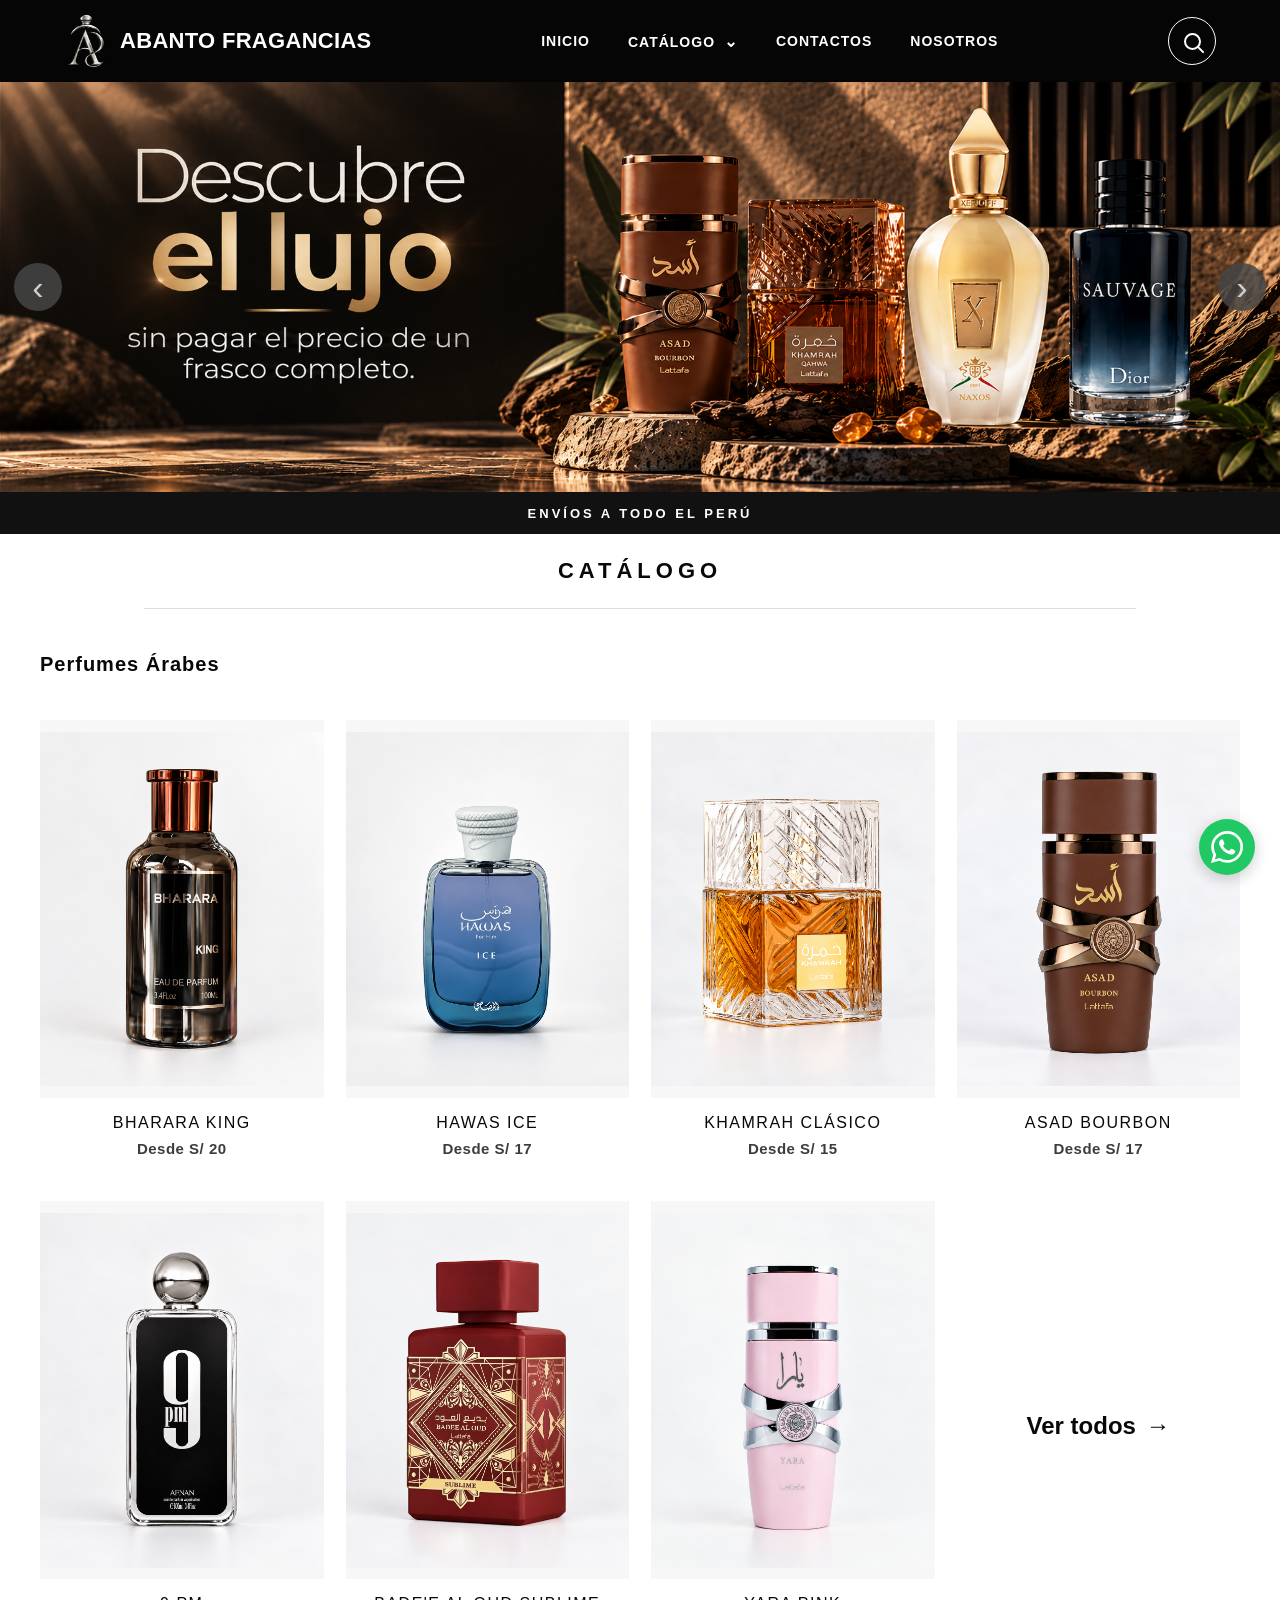
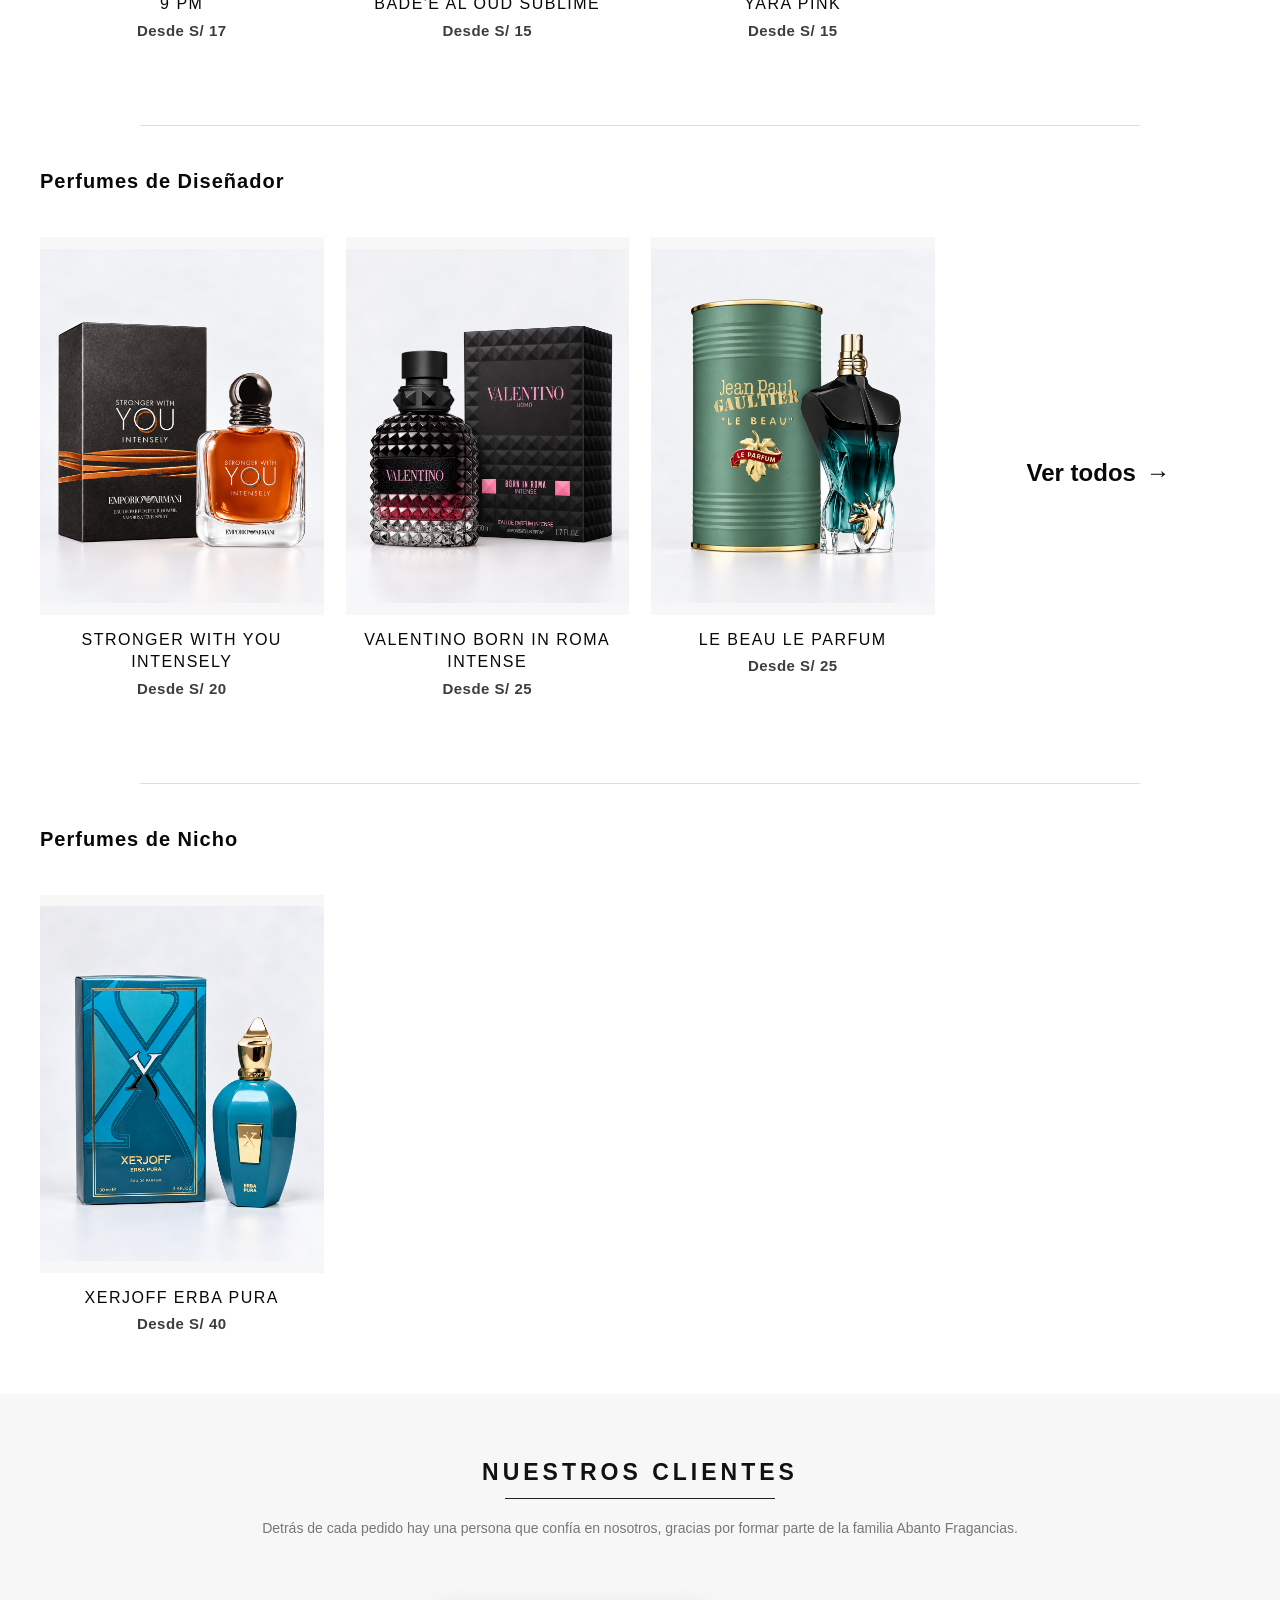
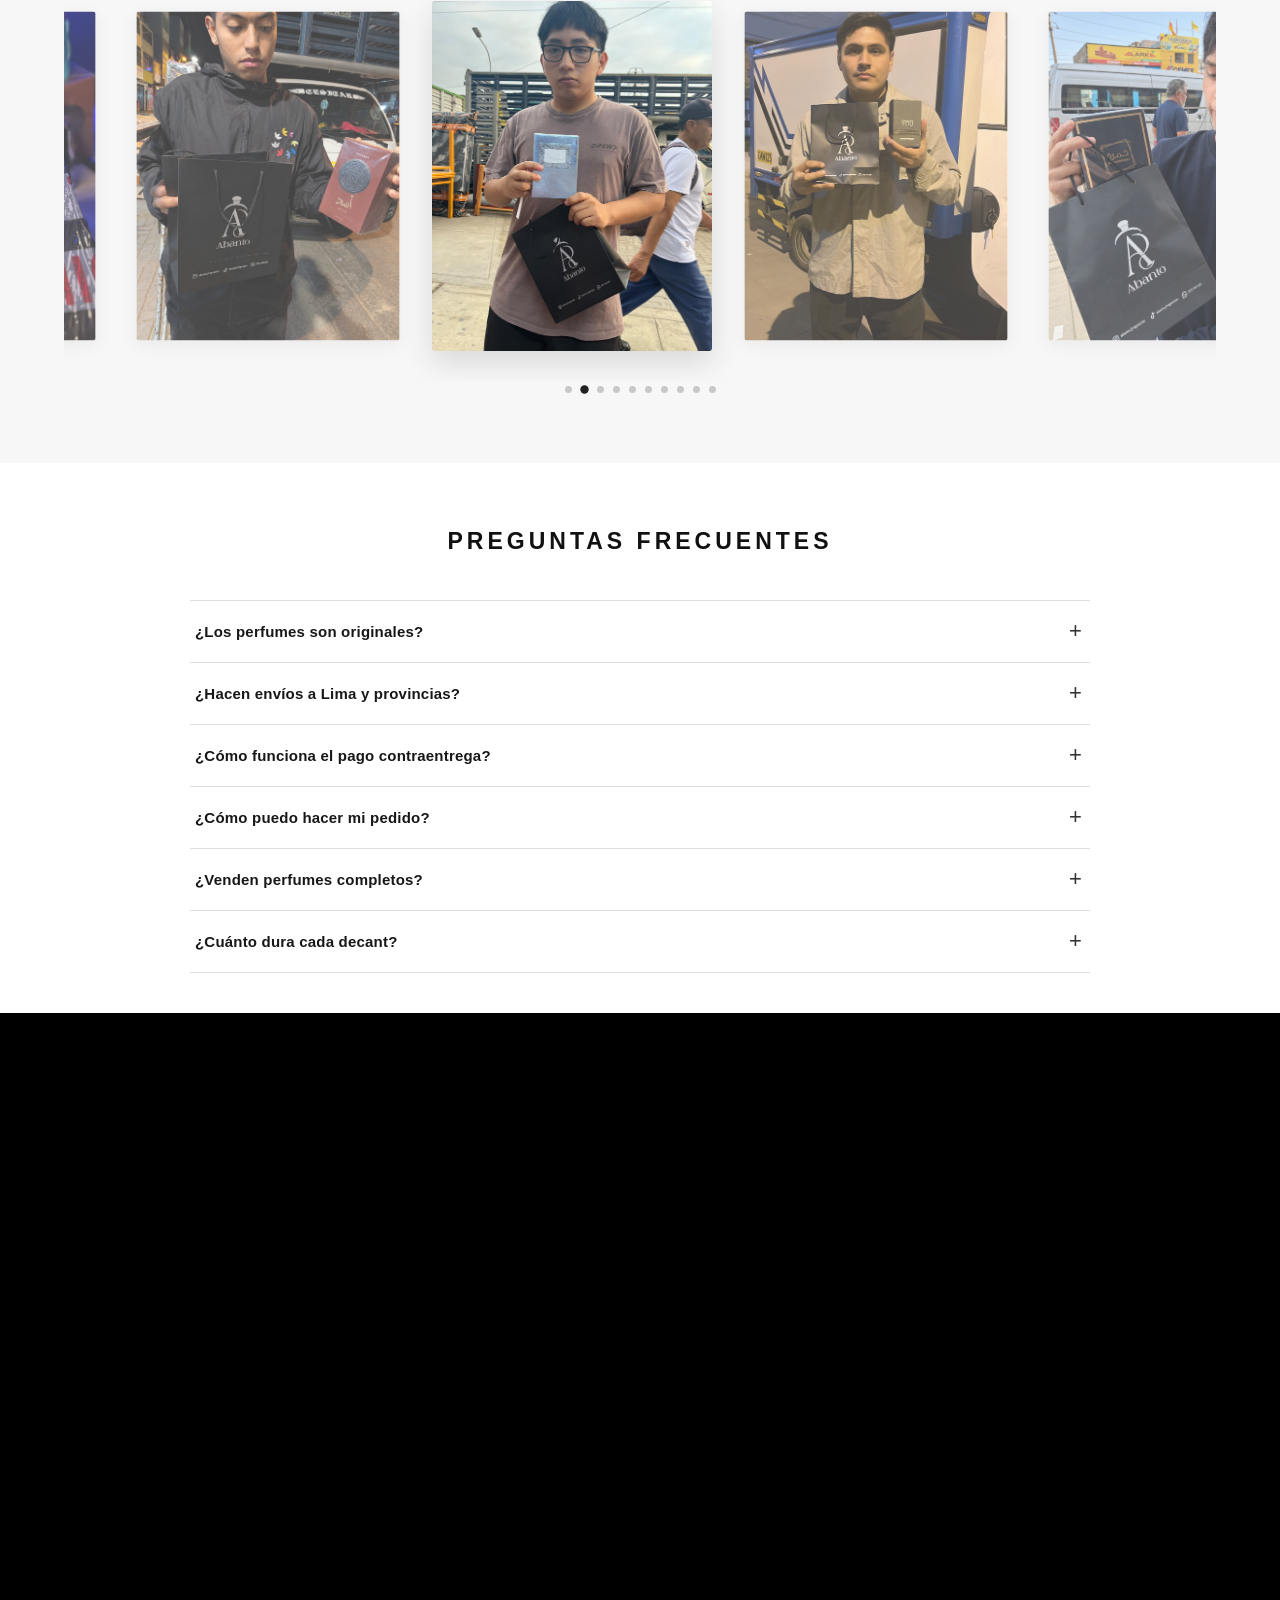
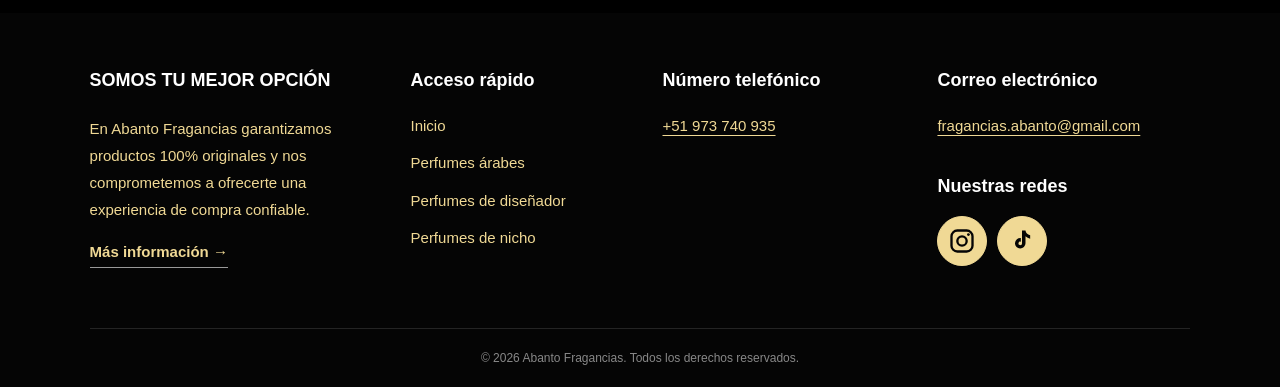
==== index.html @ 51ac1f89 "Primera subida de la web Abanto Fragancias" ====
<!DOCTYPE html>
<html lang="es">
<head>
  <meta charset="UTF-8">
  <meta name="viewport" content="width=device-width, initial-scale=1.0">
  <title>Abanto Fragancias</title>
  <link rel="icon" type="image/png" href="img/logo.png">
  <link rel="stylesheet" href="css/estilos.css">
</head>
<body>

  <header class="cabecera">
    <a href="#inicio" class="marca">
      <img src="img/logo.png" alt="Abanto Fragancias">
      <span>ABANTO FRAGANCIAS</span>
    </a>

    <nav class="menu">
      <a href="index.html">INICIO</a>

      <div class="menu-catalogo">
        <a href="#" onclick="return false;">CATÁLOGO <span>⌄</span></a>

        <div class="submenu">
          <a href="perfumes-arabes.html">Árabes</a>
          <a href="perfumes-disenador.html">Diseñador</a>
          <a href="producto.html?producto=xerjoff-erba-pura">Nicho</a>
        </div>
      </div>

      <a href="contactos.html">CONTACTOS</a>
      <a href="nosotros.html">NOSOTROS</a>
    </nav>

    <div class="buscador-web">
  <button class="boton-buscar" id="abrir-buscador"
          type="button" aria-label="Buscar perfumes">
    <span></span>
  </button>

  <div class="panel-buscador" id="panel-buscador" hidden>
    <input
      type="search"
      id="campo-busqueda"
      placeholder="¿Qué perfume estás buscando?"
      autocomplete="off"
    >
    <div id="resultados-busqueda"></div>
  </div>
</div>
  </header>
<section class="carrusel">
  <div class="carrusel-contenedor">
    <img src="img/banners/banner1.png" alt="Banner 1 de Abanto Fragancias">
    <img src="img/banners/banner2.png" alt="Banner 2 de Abanto Fragancias">
    <img src="img/banners/banner3.png" alt="Banner 3 de Abanto Fragancias">
  </div>

  <button class="flecha-carrusel anterior" id="bannerAnterior" aria-label="Banner anterior">‹</button>
  <button class="flecha-carrusel siguiente" id="bannerSiguiente" aria-label="Banner siguiente">›</button>

</section>
<section class="franja-mensajes" aria-label="Información de Abanto Fragancias">
    <div class="franja-mensajes-contenedor" id="mensajesCarrusel">
        <span>ENVÍOS A TODO EL PERÚ</span>
        <span>PERFUMES 100% ORIGINALES</span>
        <span>DECANTS DESDE <strong class="precio-rojo"> S/15</strong></span>
    </div>
</section>

<section class="titulo-catalogo">
  <h2>CATÁLOGO</h2>
</section>

<section class="subtitulo-arabes">
  <h2>Perfumes Árabes</h2>
</section>

<section class="productos-arabes">

  <a class="producto-arabe" href="producto.html?producto=bharara-king">
  <div class="producto-imagen">
    <img src="img/productos/1. Bahara king.png" alt="Bharara King">
  </div>
  <h3>Bharara King</h3>
  <p>Desde S/ 20</p> 
  </a>

  <a class="producto-arabe" href="producto.html?producto=hawas-ice">
  <div class="producto-imagen">
    <img src="img/productos/2. Hawas Ice.png" alt="Hawas Ice">
  </div>
  <h3>Hawas Ice</h3>
  <p>Desde S/ 17</p> 
  </a>
  
  <a class="producto-arabe" href="producto.html?producto=khamrah-clasico">
  <div class="producto-imagen">
    <img src="img/productos/3. Khamrah Clasico.png" alt="Khamrah Clásico">
  </div>
  <h3>Khamrah Clásico</h3>
  <p>Desde S/ 15</p> 
  </a>
  
  <a class="producto-arabe" href="producto.html?producto=asad-bourbon">
  <div class="producto-imagen">
    <img src="img/productos/4. Asad bourbon.png" alt="Asad bourbon">
  </div>
    <h3>Asad Bourbon</h3>
    <p>Desde S/ 17</p>
  </a>

  <a class="producto-arabe" href="producto.html?producto=9-pm">
  <div class="producto-imagen">
    <img src="img/productos/5. 9 pm.png" alt="9 PM">
  </div>
    <h3>9 PM</h3>
    <p>Desde S/ 17</p>
  </a>

  <a class="producto-arabe" href="producto.html?producto=badee-al-oud-sublime">
  <div class="producto-imagen">
    <img src="img/productos/6. Badée Al Oud Sublime.png" alt="Bade'e Al Oud Sublime">
  </div>
    <h3>Bade'e Al Oud Sublime</h3>
    <p>Desde S/ 15</p>
  </a>
  
  <a class="producto-arabe" href="producto.html?producto=yara-pink">
  <div class="producto-imagen">
    <img src="img/productos/7. Yara Pink.png" alt="Yara Pink">
  </div>
    <h3>Yara Pink</h3>
    <p>Desde S/ 15</p>
  </a>

  <a class="ver-todos-arabes" href="perfumes-arabes.html">
    <span>Ver todos</span>
    <span class="flecha-ver-todos">→</span>
  </a>

</section>

<div class="linea-categoria"></div>

<section class="subtitulo-arabes">
    <h2>Perfumes de Diseñador</h2>
</section>

<section class="productos-disenador">

    <!-- PERFUME 1: STRONGER WITH YOU INTENSELY -->
    <a class="producto-arabe" href="producto.html?producto=stronger-with-you-intensely">
        <div class="producto-imagen">
            <img src="img/productos/8. Stronger With You Intensely.png"
                 alt="Stronger With You Intensely">
        </div>
        <h3>Stronger With You Intensely</h3>
        <p>Desde S/ 20</p>
    </a>

    <!-- PERFUME 2: VALENTINO BORN IN ROMA INTENSE -->
    <a class="producto-arabe" href="producto.html?producto=valentino-born-in-roma-intense">
        <div class="producto-imagen">
            <img src="img/productos/9. Valentino Born in Roma Intense.png"
                 alt="Valentino Born in Roma Intense">
        </div>
        <h3>Valentino Born in Roma Intense</h3>
        <p>Desde S/ 25</p>
    </a>

    <!-- PERFUME 3: LE BEAU LE PARFUM -->
    <a class="producto-arabe" href="producto.html?producto=le-beau-le-parfum">
        <div class="producto-imagen">
            <img src="img/productos/10. Le Beau Le Parfum.png"
                 alt="Jean Paul Gaultier Le Beau Le Parfum">
        </div>
        <h3>Le Beau Le Parfum</h3>
        <p>Desde S/ 25</p>
    </a>

    <!-- VER TODOS -->
    <a class="ver-todos-arabes" href="perfumes-disenador.html">
        <span>Ver todos</span>
        <span class="flecha-ver-todos">→</span>
    </a>

</section>

<div class="linea-categoria"></div>

<section class="subtitulo-arabes">
    <h2>Perfumes de Nicho</h2>
</section>

<section class="productos-nicho">
    <a class="producto-arabe" href="producto.html?producto=xerjoff-erba-pura">
        <div class="producto-imagen">
            <img src="img/productos/11. Xerjoff Erba Pura.png" alt="Xerjoff Erba Pura">
        </div>
        <h3>Xerjoff Erba Pura</h3>
        <p>Desde S/ 40</p>
    </a>

</section>
   
<!-- SECCIÓN NUESTROS CLIENTES -->
<section class="nuestros-clientes" id="nuestros-clientes">
    <div class="contenedor-clientes">
        <h2>NUESTROS CLIENTES</h2>
        <p class="descripcion-clientes">
            Detrás de cada pedido hay una persona que confía en nosotros, gracias por formar parte de la familia Abanto Fragancias.
        </p>

        
<div class="galeria-clientes" id="galeria-clientes">
    <img src="img/clientes/cliente1.jpg" alt="Pedido de Abanto Fragancias">
    <img src="img/clientes/cliente2.jpg" alt="Pedido de Abanto Fragancias">
    <img src="img/clientes/cliente3.jpg" alt="Pedido de Abanto Fragancias">
    <img src="img/clientes/cliente4.jpg" alt="Pedido de Abanto Fragancias">
    <img src="img/clientes/cliente5.jpg" alt="Pedido de Abanto Fragancias">
    <img src="img/clientes/cliente6.jpg" alt="Pedido de Abanto Fragancias">
    <img src="img/clientes/cliente7.jpg" alt="Pedido de Abanto Fragancias">
    <img src="img/clientes/cliente8.jpg" alt="Pedido de Abanto Fragancias">
    <img src="img/clientes/cliente9.jpg" alt="Pedido de Abanto Fragancias">
    <img src="img/clientes/cliente10.jpg" alt="Pedido de Abanto Fragancias">
</div>
    </div>
    <div class="indicadores-clientes" id="indicadores-clientes"></div>
</section>

<!-- SECCIÓN PREGUNTAS FRECUENTES -->
<section class="preguntas-frecuentes" id="preguntas-frecuentes">
    <div class="contenedor-preguntas">

        <h2>PREGUNTAS FRECUENTES</h2>

        <div class="lista-preguntas">

            <details class="pregunta">
                <summary>¿Los perfumes son originales?</summary>
                <div class="respuesta">
                    <p>Sí, todos nuestros perfumes son <strong>100% originales</strong>, con registro sanitario, sello de autenticidad y código QR.</p>
                </div>
            </details>

            <details class="pregunta">
                <summary>¿Hacen envíos a Lima y provincias?</summary>
                <div class="respuesta">
                    <p>Sí, hacemos envíos a todo el Perú.</p>
                    <ul>
                        <li><strong>Lima:</strong> S/ 15.</li>
                        <li><strong>Provincias:</strong> S/ 5 por embalaje. El costo del envío por Shalom lo asume el cliente.</li>
                    </ul>
                </div>
            </details>

            <details class="pregunta">
                <summary>¿Cómo funciona el pago contraentrega?</summary>
                <div class="respuesta">
                    <ul>
                        <li><strong>Lima:</strong> Adelantas S/ 10 y pagas el saldo cuando recibes tu pedido.</li>
                        <li><strong>Provincias:</strong> Pagas el total por adelantado y te brindamos el código para retirar tu pedido en Shalom.</li>
                    </ul>
                </div>
            </details>

            <details class="pregunta">
                <summary>¿Cómo puedo hacer mi pedido?</summary>
                <div class="respuesta">
                    <p>Selecciona tu perfume, elige la presentación y haz clic en <strong>«Comprar por WhatsApp»</strong> para coordinar tu pedido directamente con nosotros.</p>
                </div>
            </details>

            <details class="pregunta">
                <summary>¿Venden perfumes completos?</summary>
                <div class="respuesta">
                    <p>Sí, contamos con stock de algunos perfumes completos. Puedes consultar los disponibles en nuestro catálogo.</p>
                </div>
            </details>

            <details class="pregunta">
                <summary>¿Cuánto dura cada decant?</summary>
                <div class="respuesta">
                    <ul>
                        <li><strong>3 ml:</strong> 40–45 aplicaciones.</li>
                        <li><strong>5 ml:</strong> 55–75 aplicaciones.</li>
                        <li><strong>10 ml:</strong> 100–150 aplicaciones.</li>
                    </ul>
                    <p class="nota-respuesta">La duración depende de la cantidad aplicada en cada uso.</p>
                </div>
            </details>

        </div>
    </div>
</section>

<!-- SECCIÓN VIDEO PROMOCIONAL -->
<section class="video-promocional" id="video-promocional">
    <div class="contenedor-video">
        <video
            class="video-marca"
            id="video-marca"
            autoplay
            muted
            playsinline
            preload="auto"
        >
            <source src="videos/video-abanto-1.mp4" type="video/mp4">
            Tu navegador no puede reproducir este video.
        </video>
    </div>
</section>

<!-- PIE DE PÁGINA -->
<footer class="pie-pagina">
    <div class="contenido-pie">

        <div class="columna-pie">
            <h3>SOMOS TU MEJOR OPCIÓN</h3>
            <p>
                En Abanto Fragancias garantizamos productos
                100% originales y nos comprometemos a ofrecerte
                una experiencia de compra confiable.
            </p>
            <a href="nosotros.html" class="enlace-nosotros">
                Más información →
            </a>
        </div>

        <div class="columna-pie">
            <h3>Acceso rápido</h3>
            <a href="index.html">Inicio</a>
            <a href="perfumes-arabes.html">Perfumes árabes</a>
            <a href="perfumes-disenador.html">Perfumes de diseñador</a>
            <a href="producto.html?producto=xerjoff-erba-pura">Perfumes de nicho</a>
        </div>

        <div class="columna-pie">
            <h3>Número telefónico</h3>
            <a href="https://wa.me/51973740935"
   target="_blank"
   rel="noopener noreferrer"
   class="telefono-pie">
    +51 973 740 935
</a>
        </div>

        <div class="columna-pie">
            <h3>Correo electrónico</h3>
            <a href="mailto:fragancias.abanto@gmail.com" class="correo-pie">
    fragancias.abanto@gmail.com
</a>

            <h3 class="titulo-redes">Nuestras redes</h3>
            
<div class="redes-sociales">
    <a href="https://www.instagram.com/abanto.fragancias/"
       target="_blank"
       rel="noopener noreferrer"
       aria-label="Instagram de Abanto Fragancias"
       class="icono-red">
        <svg viewBox="0 0 24 24" aria-hidden="true">
            <rect x="3" y="3" width="18" height="18" rx="5"
                  fill="none" stroke="currentColor" stroke-width="2"/>
            <circle cx="12" cy="12" r="4"
                    fill="none" stroke="currentColor" stroke-width="2"/>
            <circle cx="17.5" cy="6.5" r="1.2" fill="currentColor"/>
        </svg>
    </a>

    <a href="https://www.tiktok.com/@abanto.fragancias?is_from_webapp=1&sender_device=pc"
       target="_blank"
       rel="noopener noreferrer"
       aria-label="TikTok de Abanto Fragancias"
       class="icono-red">
        <svg viewBox="0 0 24 24" aria-hidden="true">
            <path d="M15 3v11a4.5 4.5 0 1 1-4-4.47v3.1a1.5 1.5 0 1 0 1 1.42V3h3c.3 2.1 1.6 3.6 4 4v3.1A8 8 0 0 1 15 8"
                  fill="currentColor"/>
        </svg>
    </a>
</div>
        </div>

    </div>

    <div class="derechos-pie">
        © 2026 Abanto Fragancias. Todos los derechos reservados.
    </div>
</footer>

<!-- BOTÓN FLOTANTE DE WHATSAPP -->
<a
    href="https://wa.me/51973740935"
    class="whatsapp-flotante"
    target="_blank"
    rel="noopener noreferrer"
    aria-label="Contáctanos por WhatsApp"
>
    <svg viewBox="0 0 24 24" aria-hidden="true">
        <path
            fill="currentColor"
            d="M20.52 3.48A11.86 11.86 0 0 0 12.08 0C5.5 0 .15 5.35.15 11.93c0 2.1.55 4.15 1.6 5.96L0 24l6.28-1.65a11.9 11.9 0 0 0 5.8 1.48h.01C18.67 23.83 24 18.5 24 11.93a11.86 11.86 0 0 0-3.48-8.45ZM12.09 21.8a9.9 9.9 0 0 1-5.05-1.39l-.36-.21-3.73.98.99-3.64-.24-.37a9.85 9.85 0 0 1-1.52-5.24c0-5.47 4.45-9.92 9.92-9.92a9.86 9.86 0 0 1 7.02 2.91 9.86 9.86 0 0 1 2.9 7.02c0 5.47-4.45 9.92-9.93 9.92Zm5.45-7.43c-.3-.15-1.76-.87-2.03-.97-.27-.1-.47-.15-.67.15-.2.3-.77.97-.94 1.17-.17.2-.35.22-.65.07-.3-.15-1.25-.46-2.39-1.47-.88-.79-1.48-1.76-1.65-2.06-.17-.3-.02-.46.13-.61.13-.13.3-.35.45-.52.15-.17.2-.3.3-.5.1-.2.05-.37-.03-.52-.07-.15-.67-1.62-.92-2.22-.24-.58-.48-.5-.67-.51h-.57c-.2 0-.52.07-.79.37-.27.3-1.04 1.02-1.04 2.49s1.07 2.89 1.22 3.09c.15.2 2.1 3.21 5.09 4.5.71.31 1.27.5 1.7.64.71.23 1.36.2 1.87.12.57-.08 1.76-.72 2.01-1.42.25-.7.25-1.3.17-1.42-.07-.13-.27-.2-.57-.35Z"
        />
    </svg>
</a>

<script src="js/carrusel.js"></script>
<script src="js/buscador.js"></script>
<script src="js/galeria-clientes.js"></script>
<script src="js/videos.js"></script>
</body>
</html>
---- css/estilos.css ----
/* CONFIGURACIÓN GENERAL */
* {
  box-sizing: border-box;
}

html {
  scroll-behavior: smooth;
}

body {
  margin: 0;
  font-family: Arial, Helvetica, sans-serif;
  background: #ffffff;
  color: #111111;
}

/* CABECERA NEGRA */
.cabecera {
  width: 100%;
  min-height: 82px;
  padding: 12px 5%;
  background: #050505;
  display: flex;
  align-items: center;
  justify-content: space-between;
  gap: 30px;
  position: relative;
  z-index: 100;
}

/* LOGO ORIGINAL */
.marca {
  display: flex;
  align-items: center;
  gap: 12px;
  text-decoration: none;
  flex-shrink: 0;
}

.marca img {
  display: block;
  width: 44px;
  height: 54px;
  object-fit: contain;
}

.marca span {
  color: #ffffff;
  font-size: 22px;
  font-weight: 700;
  white-space: nowrap;
  letter-spacing: 0.3px;
}

/* MENÚ PRINCIPAL */
.menu {
  display: flex;
  align-items: center;
  justify-content: center;
  gap: 38px;
}

.menu > a,
.menu-catalogo > a {
  color: #ffffff;
  text-decoration: none;
  font-size: 14px;
  font-weight: 600;
  letter-spacing: 1px;
  padding: 12px 0;
  transition: color 0.2s ease;
}

.menu > a:hover,
.menu-catalogo > a:hover {
  color: #c9ab72;
}

/* MENÚ DESPLEGABLE */
.menu-catalogo {
  position: relative;
}

.menu-catalogo > a span {
  margin-left: 4px;
  font-size: 16px;
}

.submenu {
  position: absolute;
  top: 100%;
  left: -18px;
  width: 190px;
  padding: 8px 0;
  background: #101010;
  border: 1px solid #292929;
  border-radius: 4px;
  display: flex;
  flex-direction: column;
  opacity: 0;
  visibility: hidden;
  transform: translateY(8px);
  transition: 0.2s ease;
}

.menu-catalogo:hover .submenu,
.menu-catalogo:focus-within .submenu {
  opacity: 1;
  visibility: visible;
  transform: translateY(0);
}

.submenu a {
  display: block;
  padding: 13px 18px;
  color: #ffffff;
  text-decoration: none;
  font-size: 14px;
}

.submenu a:hover {
  color: #c9ab72;
  background: #1d1d1d;
}

/* BOTÓN BUSCADOR */
.boton-buscar {
  width: 48px;
  height: 48px;
  flex-shrink: 0;
  border: 1px solid #ffffff;
  border-radius: 50%;
  background: transparent;
  display: flex;
  align-items: center;
  justify-content: center;
  cursor: pointer;
}

.boton-buscar span {
  display: block;
  width: 17px;
  height: 17px;
  border: 2px solid #ffffff;
  border-radius: 50%;
  position: relative;
}

.boton-buscar span::after {
  content: "";
  position: absolute;
  width: 8px;
  height: 2px;
  background: #ffffff;
  right: -6px;
  bottom: -3px;
  transform: rotate(45deg);
  border-radius: 2px;
}

/* Efecto dorado al pasar el puntero por la lupa */
.boton-buscar {
    transition: border-color 0.25s ease;
}

.boton-buscar span {
    transition: border-color 0.25s ease;
}

.boton-buscar span::after {
    transition: background 0.25s ease;
}

.boton-buscar:hover {
    border-color: #c9ab72;
}

.boton-buscar:hover span {
    border-color: #c9ab72;
}

.boton-buscar:hover span::after {
    background: #c9ab72;
}

/* AJUSTE PARA PANTALLAS PEQUEÑAS */
@media (max-width: 750px) {
  .cabecera {
    padding: 12px 4%;
    gap: 12px;
    flex-wrap: wrap;
  }

  .marca img {
    width: 34px;
    height: 42px;
  }

  .marca span {
    font-size: 15px;
  }

  .menu {
    order: 3;
    width: 100%;
    gap: 25px;
    justify-content: center;
  }

  .menu > a,
  .menu-catalogo > a {
    font-size: 12px;
  }

  .boton-buscar {
    width: 40px;
    height: 40px;
  }
}

/* CARRUSEL DE BANNERS ABANTO */
.carrusel {
  width: 100%;
  margin: 0;
  padding: 0;
  overflow: hidden;
  background: #000;
}

.carrusel-contenedor {
  display: flex;
  width: 100%;
  height: auto;
}

.carrusel-contenedor img {
  display: block;
  flex: 0 0 100%;
  width: 100%;
  max-width: 100%;
  height: 410px;
  object-fit: cover;
  object-position: center;
}

/* FLECHAS DEL CARRUSEL */
.carrusel {
    position: relative;
}

.flecha-carrusel {
    position: absolute;
    top: 50%;
    transform: translateY(-50%);
    width: 48px;
    height: 48px;
    border: none;
    border-radius: 50%;
    background: rgba(70, 70, 70, 0.85);
    color: #d0d0d0;
    font-size: 34px;
    line-height: 1;
    display: flex;
    align-items: center;
    justify-content: center;
    cursor: pointer;
    z-index: 10;
    transition: background 0.2s ease;
}

.flecha-carrusel:hover {
    background: rgba(90, 90, 90, 0.95);
}

.flecha-carrusel.anterior {
    left: 14px;
}

.flecha-carrusel.siguiente {
    right: 14px;
}


/* FRANJA DE MENSAJES ABANTO */
.franja-mensajes {
    width: 100%;
    height: 42px;
    overflow: hidden;
    background: #111111;
    color: #ffffff;
    display: flex;
    align-items: center;
    position: relative;
}


.franja-mensajes-contenedor {
    display: flex;
    align-items: center;
    justify-content: center;
    width: 100%;
    min-height: 40px;
    position: relative;
    overflow: hidden;
}

.franja-mensajes-contenedor > span {
    flex-shrink: 0;
    text-align: center;
}


.franja-mensajes-contenedor span {
    font-family: Arial, sans-serif;
    font-size: 13px;
    font-weight: 700;
    letter-spacing: 3px;
    text-transform: uppercase;
}


.franja-mensajes-contenedor .precio-rojo {
    color: #ff0000;
}

/* BARRA ESTÁTICA DEL CATÁLOGO */
.titulo-catalogo {
  width: 100%;
  background: #ffffff;
  padding: 24px 20px;
  text-align: center;
  position: relative;
}

.titulo-catalogo::after {
  content: "";
  display: block;
  width: 80%;
  max-width: 1000px;
  height: 1px;
  background: #dedede;
  margin: 24px auto 0;
}

.titulo-catalogo h2 {
  margin: 0;
  color: #080808;
  font-family: Arial, sans-serif;
  font-size: 22px;
  font-weight: 600;
  letter-spacing: 5px;
  text-transform: uppercase;
}

/* SUBTÍTULO DE PERFUMES ÁRABES */
.subtitulo-arabes {
  width: 100%;
  background: #ffffff;
  padding: 20px 40px;
  text-align: left;
}

.subtitulo-arabes h2 {
  margin: 0;
  color: #080808;
  font-family: Arial, sans-serif;
  font-size: 20px;
  font-weight: 600;
  letter-spacing: 1px;
  text-transform: uppercas none;
}

/* CUADRÍCULA DE PERFUMES ÁRABES */
.productos-arabes {
  display: grid;
  grid-template-columns: repeat(4, minmax(0, 1fr));
  gap: 32px 22px;
  padding: 24px 40px 50px;
  background: #ffffff;
}

.producto-arabe {
    min-width: 0;
    color: #080808;
    cursor: pointer;
    text-decoration: none;
}

.producto-imagen {
  width: 100%;
  aspect-ratio: 3 / 4;
  background: #f7f7f7;
  overflow: hidden;
}

.producto-imagen img {
    width: 100%;
    height: 100%;
    object-fit: contain;
    display: block;
    transition: transform 0.4s ease;
}

.producto-arabe:hover .producto-imagen img {
    transform: scale(1.06);
}

.producto-arabe h3 {
    margin: 14px 0px 6px;
    font-size: 16px;
    font-weight: 500;
    text-align: center;
    text-transform: uppercase;
    letter-spacing: 1.5px;
    line-height: 1.4;
    text-decoration: none;
    color: #080808;
}

.producto-arabe p {
    margin: 0 0 12px;
    font-size: 15px;
    font-weight: 600;
    text-align: center;
    letter-spacing: 0.5px;
    color: #3D3D3D;
}
.ver-todos-arabes {
  min-height: 100px;
  display: flex;
  align-items: center;
  justify-content: center;
  gap: 10px;
  color: #080808;
  font-size: 18px;
  font-weight: 600;
  text-decoration: none;
}

.ver-todos-arabes span {
  font-size: 24px;
}

@media (max-width: 750px) {
  .productos-arabes {
    grid-template-columns: repeat(2, minmax(0, 1fr));
    padding: 20px 16px 35px;
    gap: 26px 14px;
  }
}

/* =====================================
   DETALLE DEL PERFUME - ABANTO FRAGANCIAS
===================================== */

.detalle-perfume[hidden] {
  display: none !important;
}

.detalle-perfume {
  position: fixed;
  inset: 0;
  z-index: 1000;
  overflow-y: auto;
  background: rgba(0, 0, 0, 0.75);
  padding: 35px 20px;
  display: flex;
  align-items: center;
  justify-content: center;
}

.detalle-contenido {
  position: relative;
  width: 100%;
  max-width: 950px;
  display: grid;
  grid-template-columns: 1fr 1fr;
  gap: 40px;
  align-items: center;
  background: #fff;
  color: #080808;
  padding: 35px;
  border-radius: 4px;
}

.cerrar-detalle {
  position: fixed;
  top: 20px;
  right: 25px;
  z-index: 1002;
  width: 42px;
  height: 42px;
  border: 1px solid #fff;
  border-radius: 50%;
  background: #080808;
  color: #fff;
  font-size: 30px;
  cursor: pointer;
}

.detalle-galeria {
  position: relative;
  min-width: 0;
  text-align: center;
}

#imagen-detalle {
  display: block;
  width: 100%;
  height: 430px;
  object-fit: contain;
  background: #f7f7f7;
}

#imagen-anterior,
#imagen-siguiente {
  position: absolute;
  top: 45%;
  transform: translateY(-50%);
  border: none;
  border-radius: 50%;
  width: 38px;
  height: 38px;
  background: rgba(0, 0, 0, 0.75);
  color: #fff;
  font-size: 26px;
  cursor: pointer;
}

#imagen-anterior {
  left: 10px;
}

#imagen-siguiente {
  right: 10px;
}

#contador-imagenes {
  color: #777;
  font-size: 13px;
}

.detalle-informacion h2 {
  margin: 0 0 15px;
  font-size: 30px;
  font-weight: 600;
}

#precio-detalle {
  color: #555;
  font-size: 17px;
}

.detalle-informacion label {
  display: block;
  margin: 25px 0 10px;
  font-size: 14px;
  font-weight: 600;
}

#tamano-perfume {
  width: 100%;
  padding: 14px;
  border: 1px solid #ccc;
  border-radius: 2px;
  background: #fff;
  color: #080808;
  font-size: 15px;
}

#precio-seleccionado {
  margin: 20px 0;
  font-size: 22px;
  font-weight: 700;
}

#comprar-whatsapp {
  width: 100%;
  padding: 15px;
  border: none;
  background: #111;
  color: #fff;
  font-size: 14px;
  font-weight: 700;
  cursor: pointer;
}

#comprar-whatsapp:disabled {
  opacity: 0.45;
  cursor: not-allowed;
}

@media (max-width: 700px) {
  .detalle-perfume {
    padding: 60px 14px 20px;
    align-items: flex-start;
  }

  .detalle-contenido {
    grid-template-columns: 1fr;
    gap: 22px;
    padding: 20px;
  }

  #imagen-detalle {
    height: 300px;
  }

  .detalle-informacion h2 {
    font-size: 24px;
  }

  .cerrar-detalle {
    top: 10px;
    right: 12px;
  }
}

/* =====================================
   PÁGINA INDIVIDUAL DEL PERFUME
===================================== */

.pagina-producto {
  margin: 0;
  background: #fff;
  color: #111;
  font-family: Arial, sans-serif;
}

.pagina-producto .cabecera {
  position: relative;
  top: auto;
  left: auto;
  width: 100%;
  min-height: 78px;
  box-sizing: border-box;
  display: flex;
  align-items: center;
  justify-content: space-between;
  gap: 25px;
  padding: 12px 5%;
  background: #050505;
}

.pagina-producto .logo-enlace img {
    display: block;
    width: 300px;
    max-width: 100%;
    height: auto;
}

.pagina-producto .cabecera nav {
  display: flex;
  align-items: center;
  gap: 30px;
}

.pagina-producto .cabecera nav a {
  color: #fff;
  text-decoration: none;
  font-size: 13px;
  font-weight: 600;
}

.detalle-pagina {
  max-width: 1120px;
  margin: 0 auto;
  padding: 32px 24px 60px;
}

.volver-catalogo {
  display: inline-block;
  margin-bottom: 30px;
  color: #111;
  text-decoration: none;
  font-size: 14px;
}

.ficha-producto {
  display: grid;
  grid-template-columns: 1fr 1fr;
  gap: 55px;
  align-items: start;
}

.galeria-producto {
  position: relative;
  min-width: 0;
  text-align: center;
}

#foto-producto {
  display: block;
  width: 100%;
  height: 440px;
  object-fit: contain;
  background: #f8f8f8;
  border-radius: 12px;
}

.flecha-foto {
  position: absolute;
  top: 45%;
  transform: translateY(-50%);
  width: 40px;
  height: 40px;
  border: 1px solid #ddd;
  border-radius: 50%;
  background: #fff;
  color: #111;
  font-size: 25px;
  cursor: pointer;
}

#foto-anterior {
  left: 12px;
}

#foto-siguiente {
  right: 12px;
}

#numero-foto {
  margin: 12px 0;
  color: #777;
  font-size: 12px;
}

.informacion-producto {
  padding-top: 10px;
}

.marca-producto {
  margin: 0 0 12px;
  color: #777;
  font-size: 12px;
  letter-spacing: 2px;
}

#nombre-producto {
  margin: 0 0 14px;
  font-family: Georgia, serif;
  font-size: clamp(32px, 4vw, 48px);
  line-height: 1.1;
}

#descripcion-producto {
  color: #666;
  font-size: 14px;
  line-height: 1.7;
}

.precio-principal {
  display: flex;
  flex-direction: column;
  gap: 4px;
  margin: 24px 0;
}

.precio-principal span {
  color: #777;
  font-size: 12px;
}

.precio-principal strong {
  font-size: 26px;
}

.informacion-producto hr {
  border: 0;
  border-top: 1px solid #e5e5e5;
  margin: 24px 0 18px;
}

.titulo-presentacion {
  display: flex;
  justify-content: space-between;
  gap: 12px;
  margin-bottom: 14px;
  font-size: 13px;
}

.opciones-tamano {
  display: grid;
  grid-template-columns: repeat(3, minmax(0, 1fr));
  gap: 8px;
}

.opcion-tamano {
  min-height: 58px;
  padding: 10px;
  border: 1px solid #ddd;
  border-radius: 12px;
  background: #fff;
  color: #111;
  text-align: left;
  cursor: pointer;
}

.opcion-tamano small,
.opcion-completo small {
  display: block;
  margin-bottom: 5px;
  color: #777;
  font-size: 11px;
}

.opcion-tamano strong {
  font-size: 14px;
}

.opcion-tamano.seleccionado {
  border: 2px solid #111;
  padding: 9px;
}

.opcion-completo {
    margin-top: 22px;
    padding: 16px;
    border: 1px solid #d5e2d8;
    border-radius: 12px;
    background: #f5f8f5;
}

#elegir-completo {
  width: 100%;
  display: flex;
  justify-content: space-between;
  align-items: center;
  gap: 15px;
  padding: 6px 0;
  border: 0;
  background: transparent;
  color: #111;
  text-align: left;
  cursor: pointer;
}

#elegir-completo small {
  margin-top: 6px;
  margin-bottom: 0;
}

#elegir-completo span strong {
  display: block;
  font-size: 16px;
  margin-bottom: 5px;
}

#elegir-completo span small {
  font-size: 13px;
}

#precio-completo {
  font-size: 20px;
  font-weight: 700;
  white-space: nowrap;
}

#elegir-completo.seleccionado {
  outline: 2px solid #111;
  outline-offset: 8px;
}

.boton-comprar {
  width: 100%;
  margin-top: 28px;
  padding: 15px 20px;
  border: 0;
  border-radius: 30px;
  background: #168d55;
  color: #fff;
  font-size: 14px;
  font-weight: 700;
  cursor: pointer;
}

.boton-comprar:disabled {
  opacity: .5;
  cursor: not-allowed;
}

.nota-compra {
  margin-top: 12px;
  color: #777;
  font-size: 11px;
  text-align: center;
}

@media (max-width: 750px) {
  .pagina-producto .cabecera {
    flex-wrap: wrap;
    padding: 14px 18px;
  }

  .pagina-producto .logo-enlace img {
    width: 220px;
  }

  .pagina-producto .cabecera nav {
    gap: 16px;
    flex-wrap: wrap;
  }

  .detalle-pagina {
    padding: 24px 16px 40px;
  }

  .ficha-producto {
    grid-template-columns: 1fr;
    gap: 25px;
  }

  #foto-producto {
    height: 340px;
  }
}

.linea-categoria {
    width: 80%;
    max-width: 1000px;
    height: 1px;
    background-color: #dedede;
    margin: 24px auto;
}

/* CUADRÍCULA DE PERFUMES DE DISEÑADOR */
.productos-disenador {
    display: grid;
    grid-template-columns: repeat(4, minmax(0, 1fr));
    gap: 32px 22px;
    padding: 24px 40px 50px;
    background: #ffffff;
}

.productos-disenador .ver-todos-arabes {
    min-height: 100px;
    display: flex;
    align-items: center;
    justify-content: center;
    gap: 10px;
    color: #080808;
    font-size: 18px;
    font-weight: 600;
    text-decoration: none;
}

.productos-disenador .flecha-ver-todos {
    font-size: 24px;
}

@media (max-width: 750px) {
    .productos-disenador {
        grid-template-columns: repeat(2, minmax(0, 1fr));
        padding: 20px 16px 35px;
        gap: 26px 14px;
    }
}

/* SECCIÓN PERFUMES DE NICHO */
.productos-nicho {
    display: grid;
    grid-template-columns: repeat(4, minmax(0, 1fr));
    gap: 32px 22px;
    padding: 24px 40px 50px;
    background: #ffffff;
}

.productos-nicho .producto-arabe {
    min-width: 0;
    width: 100%;
}

.productos-nicho .producto-imagen {
    width: 100%;
    aspect-ratio: 3 / 4;
    overflow: hidden;
}

.productos-nicho .producto-imagen img {
    width: 100%;
    height: 100%;
    object-fit: contain;
    display: block;
}

@media (max-width: 750px) {
    .productos-nicho {
        grid-template-columns: repeat(2, minmax(0, 1fr));
        padding: 20px 16px 35px;
        gap: 26px 14px;
    }
}

/* FILTROS LATERALES DEL CATÁLOGO ÁRABE */
.catalogo-arabes-pagina {
    display: grid;
    grid-template-columns: 227px minmax(0, 1fr);
    align-items: start;
    column-gap: 32px;
    padding: 28px 40px 50px;
    background: #fff;
}

.filtros-arabes {
    width: 100%;
    padding: 0;
    margin: 0;
    border: none;
    background: #fff;
    box-sizing: border-box;
}

.filtros-arabes > h3 {
    margin: 0 0 10px;
    font-size: 12px;
    font-weight: 500;
    letter-spacing: 2px;
    text-transform: uppercase;
}

.filtros-arabes .filtro-grupo {
    margin: 0;
    padding: 0;
    border: none;
    border-bottom: 1px solid #dedede;
}

.filtros-arabes .filtro-grupo summary {
    min-height: 48px;
    display: flex;
    align-items: center;
    justify-content: space-between;
    cursor: pointer;
    list-style: none;
    font-size: 12px;
    font-weight: 500;
    letter-spacing: 3px;
    text-transform: uppercase;
}

.filtros-arabes .filtro-grupo summary::-webkit-details-marker {
    display: none;
}

.filtros-arabes .filtro-grupo summary::after {
    content: "";
    width: 8px;
    height: 8px;
    margin-right: 2px;
    border-right: 1px solid #111;
    border-bottom: 1px solid #111;
    transform: rotate(45deg);
    transition: transform .2s ease;
}

.filtros-arabes .filtro-grupo[open] summary::after {
    transform: rotate(225deg);
}

.filtros-arabes .filtro-grupo label {
    display: flex;
    align-items: center;
    gap: 9px;
    margin: 0;
    padding: 8px 0;
    color: #333;
    font-size: 13px;
    cursor: pointer;
}

.filtros-arabes .filtro-grupo label:last-child {
    padding-bottom: 16px;
}

.filtros-arabes .filtro-grupo input {
    accent-color: #111;
    margin: 0;
}

#limpiar-filtros {
    margin-top: 18px;
    padding: 10px 0;
    border: none;
    border-bottom: 1px solid #111;
    background: transparent;
    color: #111;
    font-size: 11px;
    letter-spacing: 1px;
    text-transform: uppercase;
    cursor: pointer;
}

.resultados-arabes {
    min-width: 0;
}

@media (max-width: 750px) {
    .catalogo-arabes-pagina {
        grid-template-columns: 1fr;
        gap: 24px;
        padding: 20px 16px 35px;
    }
}


/* CUADRÍCULA DE PRODUCTOS ÁRABES */
.resultados-arabes {
    display: grid;
    grid-template-columns: repeat(4, minmax(0, 1fr));
    align-content: start;
    gap: 32px 22px;
    min-width: 0;
}

.resultados-arabes .producto-arabe {
    display: block;
    min-width: 0;
    color: #080808;
    text-decoration: none;
    cursor: pointer;
}

.resultados-arabes .producto-imagen {
    width: 100%;
    aspect-ratio: 3 / 4;
    background: #f7f7f7;
    overflow: hidden;
}

.resultados-arabes .producto-imagen img {
    display: block;
    width: 100%;
    height: 100%;
    object-fit: contain;
    transition: transform .4s ease;
}

.resultados-arabes .producto-arabe:hover .producto-imagen img {
    transform: scale(1.06);
}

.resultados-arabes .producto-arabe h3 {
    margin: 14px 0 6px;
    font-size: 14px;
    font-weight: 500;
    text-align: center;
    text-transform: uppercase;
    letter-spacing: 1px;
    line-height: 1.4;
    color: #080808;
}

.resultados-arabes .producto-arabe p {
    margin: 0 0 12px;
    font-size: 14px;
    font-weight: 600;
    text-align: center;
    color: #3d3d3d;
}

@media (max-width: 1050px) {
    .resultados-arabes {
        grid-template-columns: repeat(3, minmax(0, 1fr));
        gap: 28px 16px;
    }
}

@media (max-width: 750px) {
    .resultados-arabes {
        grid-template-columns: repeat(2, minmax(0, 1fr));
        gap: 26px 14px;
    }
}

/* Ocultar productos que no coinciden con los filtros */
.resultados-arabes .producto-arabe[hidden] {
    display: none !important;
}

/* Mensaje cuando no hay coincidencias */
#sin-resultados-arabes {
    grid-column: 1 / -1;
    padding: 30px 10px;
    text-align: center;
    color: #555;
}

#sin-resultados-arabes[hidden] {
    display: none !important;
}

/* ========================================
   BUSCADOR PREMIUM — ABANTO FRAGANCIAS
======================================== */

.buscador-web {
    position: static;
    flex-shrink: 0;
    display: flex;
    align-items: center;
}

.panel-buscador {
    position: absolute;
    top: 100%;
    right: calc(5% + 62px);
    transform: none;
    width: 340px;
    max-width: calc(100vw - 40px);
    padding: 15px;
    background: rgba(17, 16, 14, 0.58);
    color: #f5f0e7;
    border: 1px solid rgba(201, 171, 114, 0.35);
    border-radius: 3px;
    box-shadow: 0 22px 65px rgba(0, 0, 0, 0.22);
    -webkit-backdrop-filter: blur(14px);
    backdrop-filter: blur(14px);
    z-index: 1000;
}


.panel-buscador[hidden] {
    display: none !important;
}

#campo-busqueda {
    width: 100%;
    height: 54px;
    padding: 0 48px 0 18px;
    color: 	#0A0A0A;
    border: 1px solid #d8d6b7;
    border-radius: 2px;
    font-family: Arial, sans-serif;
    font-size: 15px;
    letter-spacing: 0.3px;
    box-sizing: border-box;
    outline: none;
    transition: border-color 0.25s ease,
                background 0.25s ease;
}

#campo-busqueda::placeholder {
    color: #b6ad9e;
}

#campo-busqueda:focus {
    border-color: #d8d6b7;
    background: #FFFFFF;
}

#resultados-busqueda {
    display: grid;
    grid-template-columns: repeat(3, minmax(0, 1fr));
    gap: 18px 14px;
    margin-top: 24px;
}

.resultado-busqueda {
    display: block;
    min-width: 0;
    color: #f5f0e7;
    text-decoration: none;
    animation: aparecerPerfume 0.3s ease both;
}

.resultado-busqueda img {
    display: block;
    width: 100%;
    aspect-ratio: 4 / 5;
    object-fit: contain;
    background: #f7f5f0;
    border: none;
    box-sizing: border-box;
    transition: border-color 0.25s ease,
                transform 0.25s ease;
}

.resultado-busqueda:hover img {
    border-color: #c9ab72;
    transform: translateY(-3px);
}

.resultado-busqueda h3 {
    margin: 11px 0 7px;
    color: #f5f0e7;
    font-family: Georgia, serif;
    font-size: 14px;
    font-weight: 400;
    line-height: 1.5;
}

.resultado-busqueda p {
    margin: 0;
    color: #d5bd8d;
    font-size: 13px;
    font-weight: 600;
}

.mensaje-buscador {
    grid-column: 1 / -1;
    padding: 20px 0;
    color: #c8bead;
    font-size: 14px;
    line-height: 1.7;
}

@keyframes aparecerPerfume {
    from {
        opacity: 0;
        transform: translateY(7px);
    }
    to {
        opacity: 1;
        transform: translateY(0);
    }
}

@media (max-width: 600px) {
    .panel-buscador {
        position: fixed;
        top: 90px;
        left: 12px;
        right: 12px;
        width: auto;
        max-width: none;
        max-height: calc(100vh - 115px);
        overflow-y: auto;
        padding: 18px;
    }

    #resultados-busqueda {
        grid-template-columns: repeat(2, minmax(0, 1fr));
        gap: 18px 12px;
    }
}

/* SECCIÓN NUESTROS CLIENTES */
.nuestros-clientes {
    width: 100%;
    padding: 65px 5% 70px;
    background: #F7F7F7;
    box-sizing: border-box;
}

.contenedor-clientes {
    width: 100%;
    max-width: 1400px;
    margin: 0 auto;
}

.nuestros-clientes h2 {
    margin: 0;
    text-align: center;
    color: #111;
    font-family: Arial, Helvetica, sans-serif;
    font-size: 23px;
    font-weight: 600;
    letter-spacing: 4px;
    text-transform: uppercase;
}

.nuestros-clientes h2::after {
    content: "";
    display: block;
    width: 270px;
    height: 1px;
    background: #222;
    margin: 12px auto 0;
}

.descripcion-clientes {
    margin: 18px 0 35px;
    text-align: center;
    color: #777777;
    font-size: 14px;
    line-height: 1.7;
}


/* CARRUSEL DE NUESTROS CLIENTES */
.galeria-clientes {
    display: flex;
    align-items: center;
    gap: 24px;
    width: 100%;
    overflow-x: auto;
    overflow-y: hidden;
    padding: 25px 0 30px;
    cursor: grab;
    user-select: none;
    scrollbar-width: none;
    -ms-overflow-style: none;
    scroll-behavior: auto;
    scroll-snap-type: none;
}

.galeria-clientes::-webkit-scrollbar {
    display: none;
}

.galeria-clientes:active {
    cursor: grabbing;
}

.galeria-clientes.arrastrando img {
    transition: none;
}


/* TARJETAS CON FOTOGRAFÍAS */
.galeria-clientes {
    position: relative;
    z-index: 1;
}

.galeria-clientes img {
    flex: 0 0 280px;
    width: 280px;
    height: 350px;
    object-fit: cover;
    display: block;
    border-radius: 3px;
    pointer-events: none;
    -webkit-user-drag: none;
    scroll-snap-align: center;
    opacity: 0.72;
    transform: scale(0.94);
    box-shadow: 0 5px 18px rgba(0, 0, 0, 0.07);
    transition:
        transform 0.35s ease,
        opacity 0.35s ease,
        box-shadow 0.35s ease;
}

.galeria-clientes img.tarjeta-destacada {
    opacity: 1;
    transform: scale(1);
    box-shadow: 0 12px 30px rgba(0, 0, 0, 0.12);
}

/* INDICADORES */
.indicadores-clientes {
    position: relative;
    z-index: 2;
    display: flex;
    justify-content: center;
    align-items: center;
    gap: 9px;
    margin-top: 5px;
}

.indicador-cliente {
    width: 7px;
    height: 7px;
    min-width: 7px;
    padding: 0;
    border: none;
    border-radius: 50%;
    background: #c7c7c7;
    cursor: pointer;
    transition: background 0.25s ease, transform 0.25s ease;
}

.indicador-cliente.activo {
    background: #222222;
    transform: scale(1.2);
}

.indicador-cliente:hover {
    background: #888888;
}

.nuestros-clientes {
    position: relative;
    isolation: isolate;
}

@media (max-width: 600px) {
    .galeria-clientes {
        gap: 14px;
        padding: 20px 0 25px;
    }

    .galeria-clientes img {
        flex-basis: 230px;
        width: 230px;
        height: 290px;
    }

    .nuestros-clientes {
        padding: 45px 5% 50px;
    }

    .nuestros-clientes h2 {
        font-size: 23px;
    }
}

/* SECCIÓN PREGUNTAS FRECUENTES */
.preguntas-frecuentes {
    width: 100%;
    padding: 65px 5% 40px;
    background: #fff;
    box-sizing: border-box;
}

.contenedor-preguntas {
    width: 100%;
    max-width: 1400px;
    margin: 0 auto;
}

.preguntas-frecuentes h2 {
    margin: 0 auto;
    display: table;
    text-align: center;
    color: #111;
    font-family: Arial, Helvetica, sans-serif;
    font-size: 23px;
    font-weight: 600;
    letter-spacing: 4px;
    text-transform: uppercase;
}

/* LISTA DE PREGUNTAS FRECUENTES */
.lista-preguntas {
    max-width: 900px;
    margin: 45px auto 0;
}

.pregunta {
    border-bottom: 1px solid #dedede;
}

.pregunta:first-child {
    border-top: 1px solid #dedede;
}

.pregunta summary {
    position: relative;
    padding: 22px 40px 22px 5px;
    color: #171717;
    font-family: Arial, Helvetica, sans-serif;
    font-size: 15px;
    font-weight: 600;
    letter-spacing: 0.2px;
    list-style: none;
    cursor: pointer;
}

.pregunta summary::-webkit-details-marker {
    display: none;
}

.pregunta summary::after {
    content: "+";
    position: absolute;
    right: 8px;
    top: 50%;
    transform: translateY(-50%);
    font-size: 22px;
    font-weight: 400;
    color: #333;
}

.pregunta[open] summary::after {
    content: "−";
}

.respuesta {
    padding: 0 25px 20px 5px;
    color: #666;
    font-family: Arial, Helvetica, sans-serif;
    font-size: 14px;
    line-height: 1.8;
}

.respuesta p {
    margin: 0 0 10px;
}

.respuesta ul {
    margin: 8px 0;
    padding-left: 20px;
}

.respuesta li {
    margin-bottom: 5px;
}

.respuesta strong {
    color: #222;
    font-weight: 600;
}

.respuesta .nota-respuesta {
    margin-top: 12px;
    color: #888;
    font-size: 12px;
    font-style: italic;
}

@media (max-width: 600px) {
    .preguntas-frecuentes {
        padding: 45px 5% 40px;
    }

    .preguntas-frecuentes h2 {
        font-size: 20px;
        letter-spacing: 3px;
    }

    .lista-preguntas {
        margin-top: 32px;
    }

    .pregunta summary {
        padding: 19px 35px 19px 2px;
        font-size: 14px;
    }

    .respuesta {
        padding-right: 5px;
        font-size: 13px;
    }
}
/* SECCIÓN VIDEO PROMOCIONAL */
.video-promocional {
    width: 100%;
    margin: 0;
    padding: 0;
    background: #000;
    overflow: hidden;
}

.contenedor-video {
    width: 100%;
    height: 600px;
    margin: 0;
    padding: 0;
    overflow: hidden;
}

.video-marca {
    display: block;
    width: 100%;
    height: 100%;
    object-fit: cover;
    object-position: center;
}

@media (max-width: 768px) {
    .contenedor-video {
        height: 350px;
    }
}

/* ================================
   PIE DE PÁGINA - ABANTO FRAGANCIAS
================================ */

.pie-pagina {
    width: 100%;
    background: #050505;
    color: #f5f5f5;
    padding: 55px 7% 0;
    box-sizing: border-box;
    font-family: Arial, Helvetica, sans-serif;
}

.contenido-pie {
    width: 100%;
    max-width: 1400px;
    margin: 0 auto;
    display: grid;
    grid-template-columns: 1.2fr 0.9fr 1fr 1.1fr;
    gap: 45px;
}

.columna-pie {
    display: flex;
    flex-direction: column;
    align-items: flex-start;
}

.columna-pie h3 {
    margin: 0 0 22px;
    color: #fff;
    font-size: 18px;
    font-weight: 600;
    line-height: 1.4;
}

.columna-pie p {
    margin: 0 0 18px;
    color: #f0d995;
    font-size: 15px;
    line-height: 1.8;
}

.columna-pie a {
    width: fit-content;
    margin-bottom: 15px;
    color: #f0d995;
    font-size: 14px;
    line-height: 1.5;
    text-decoration: none;
    transition: color 0.3s ease;
    overflow-wrap: anywhere;
}

.columna-pie a:hover {
    color: #f0d995;
}

.columna-pie .enlace-nosotros {
    color: #f0d995;
    font-weight: 600;
    border-bottom: 1px solid #999;
    padding-bottom: 4px;
}

.columna-pie .titulo-redes {
    margin-top: 22px;
    margin-bottom: 16px;
}


.redes-sociales {
    display: flex;
    align-items: center;
    gap: 10px;
}

.columna-pie .redes-sociales .icono-red {
    width: 50px;
    height: 50px;
    margin: 0;
    padding: 0;
    display: flex;
    align-items: center;
    justify-content: center;
    box-sizing: border-box;
    border: 1px solid #f0d995;
    border-radius: 50%;
    background: #f0d995;
    color: #050505;
    text-decoration: none;
    transition: background 0.3s ease,
                color 0.3s ease,
                transform 0.3s ease;
}

.redes-sociales .icono-red svg {
    width: 28px;
    height: 28px;
    display: block;
}

.columna-pie .redes-sociales .icono-red:hover {
    background: transparent;
    color: #f0d995;
    transform: translateY(-2px);
}

.derechos-pie {
    width: 100%;
    max-width: 1400px;
    margin: 45px auto 0;
    padding: 22px 0;
    border-top: 1px solid #242424;
    color: #888;
    font-size: 12px;
    text-align: center;
}

/* ADAPTACIÓN A TABLETS */
@media (max-width: 1000px) {
    .contenido-pie {
        grid-template-columns: repeat(2, minmax(0, 1fr));
        gap: 40px;
    }
}

/* ADAPTACIÓN A CELULARES */
@media (max-width: 600px) {
    .pie-pagina {
        padding: 40px 6% 0;
    }

    .contenido-pie {
        grid-template-columns: 1fr;
        gap: 32px;
    }

    .columna-pie h3 {
        font-size: 17px;
        margin-bottom: 15px;
    }

    .columna-pie p {
        font-size: 14px;
    }

    .derechos-pie {
        margin-top: 35px;
        line-height: 1.7;
    }
}

/* NÚMERO TELEFÓNICO SUBRAYADO */
.columna-pie a.telefono-pie {
    color: #f0d995;
    text-decoration: underline;
    text-underline-offset: 4px;
}


/* AJUSTES FINALES DE LOS ENLACES DEL PIE */
.columna-pie a:not(.icono-red) {
    color: #f0d995;
    font-size: 15px;
}

.columna-pie a:not(.icono-red):hover {
    color: #ffffff;
}

/* TELÉFONO Y CORREO SUBRAYADOS */
.columna-pie a.telefono-pie,
.columna-pie a.correo-pie {
    text-decoration: underline;
    text-underline-offset: 4px;
}

/* BOTÓN FLOTANTE DE WHATSAPP */
.whatsapp-flotante {
    position: fixed;
    right: 25px;
    bottom: 25px;
    z-index: 9999;
    width: 56px;
    height: 56px;
    display: flex;
    align-items: center;
    justify-content: center;
    background: #20c963;
    color: #fff;
    border-radius: 50%;
    box-shadow: 0 4px 15px rgba(0, 0, 0, 0.2);
    text-decoration: none;
    transition: transform 0.25s ease,
                background 0.25s ease;
}

.whatsapp-flotante svg {
    width: 32px;
    height: 32px;
    display: block;
}

.whatsapp-flotante:hover {
    background: #19b857;
    transform: scale(1.06);
}

@media (max-width: 600px) {
    .whatsapp-flotante {
        right: 16px;
        bottom: 18px;
        width: 52px;
        height: 52px;
    }

    .whatsapp-flotante svg {
        width: 29px;
        height: 29px;
    }
}

/* PÁGINA DE CONTACTOS */
.pagina-contactos {
    padding: 75px 7% 90px;
    background: #fff;
    color: #111;
    font-family: Arial, Helvetica, sans-serif;
}

.encabezado-contactos {
    max-width: 760px;
    margin: 0 auto 55px;
    text-align: center;
}

.etiqueta-contactos {
    color: #a58a45;
    font-size: 12px;
    font-weight: 600;
    letter-spacing: 4px;
}

.encabezado-contactos h1 {
    margin: 18px 0;
    font-family: Arial, Helvetica, sans-serif;
    font-size: clamp(30px, 4vw, 46px);
    font-weight: 600;
}

.encabezado-contactos > p:last-child {
    color: #666;
    font-size: 16px;
    line-height: 1.8;
}

.contenido-contactos {
    max-width: 1200px;
    margin: 0 auto;
    display: grid;
    grid-template-columns: repeat(2, minmax(0, 1fr));
    gap: 22px;
}

.tarjeta-contacto {
    padding: 30px;
    border: 1px solid #e5e0d4;
    background: #fff;
}

.tarjeta-contacto h2 {
    margin: 0 0 14px;
    font-size: 19px;
    color: #111;
}

.tarjeta-contacto p {
    margin: 0 0 20px;
    color: #666;
    font-size: 15px;
    line-height: 1.8;
}

.tarjeta-contacto a {
    display: block;
    width: fit-content;
    margin-top: 10px;
    color: #9a7b32;
    font-size: 17px;
    text-decoration: underline;
    text-underline-offset: 4px;
    overflow-wrap: anywhere;
}

@media (max-width: 650px) {
    .pagina-contactos {
        padding: 50px 6% 60px;
    }

    .contenido-contactos {
        grid-template-columns: 1fr;
        gap: 16px;
    }

    .tarjeta-contacto {
        padding: 24px;
    }
}


/* PÁGINA NOSOTROS */
.pagina-nosotros {
    padding: 75px 7% 90px;
    background: #fff;
    color: #111;
    font-family: Arial, Helvetica, sans-serif;
}

.encabezado-nosotros {
    max-width: 850px;
    margin: 0 auto 60px;
    text-align: center;
}

.encabezado-nosotros h1 {
    margin: 0 0 22px;
    font-size: clamp(30px, 4vw, 46px);
    font-weight: 600;
    line-height: 1.2;
}

.encabezado-nosotros p {
    color: #666;
    font-size: 17px;
    line-height: 1.9;
}

.contenido-nosotros {
    max-width: 1000px;
    margin: 0 auto;
}

.bloque-nosotros {
    padding: 28px 0;
    border-bottom: 1px solid #e5e0d4;
}

.bloque-nosotros h2 {
    margin: 0 0 15px;
    font-size: 23px;
    font-weight: 600;
}

.bloque-nosotros p {
    margin: 0;
    color: #666;
    font-size: 16px;
    line-height: 1.9;
}

.boton-nosotros {
    margin-top: 35px;
    text-align: center;
}

.boton-nosotros a {
    display: inline-block;
    padding: 15px 25px;
    background: #f0d995;
    color: #050505;
    font-size: 15px;
    font-weight: 600;
    text-decoration: none;
    transition: background 0.3s ease;
}

.boton-nosotros a:hover {
    background: #e4c979;
}

@media (max-width: 600px) {
    .pagina-nosotros {
        padding: 50px 6% 60px;
    }

    .encabezado-nosotros {
        margin-bottom: 35px;
    }

    .encabezado-nosotros p {
        font-size: 15px;
    }

    .bloque-nosotros h2 {
        font-size: 20px;
    }

    .bloque-nosotros p {
        font-size: 15px;
    }
}

.producto-imagen {
    position: relative;
}

.etiqueta-agotado {
    position: absolute;
    top: 12px;
    left: 12px;
    z-index: 2;
    background: #d60000;
    color: #ffffff;
    padding: 8px 12px;
    font-size: 14px;
    font-weight: bold;
    border-radius: 4px;
}

.producto-agotado .producto-imagen img {
    opacity: 0.65;
}

/* Presentaciones agotadas */
.opcion-tamano.agotado {
    color: #d60000;
    border: 1px solid #d60000;
    background: #fff0f0;
    cursor: not-allowed;
    opacity: 1;
}

.opcion-tamano.agotado strong {
    color: #d60000;
    font-size: 12px;
}
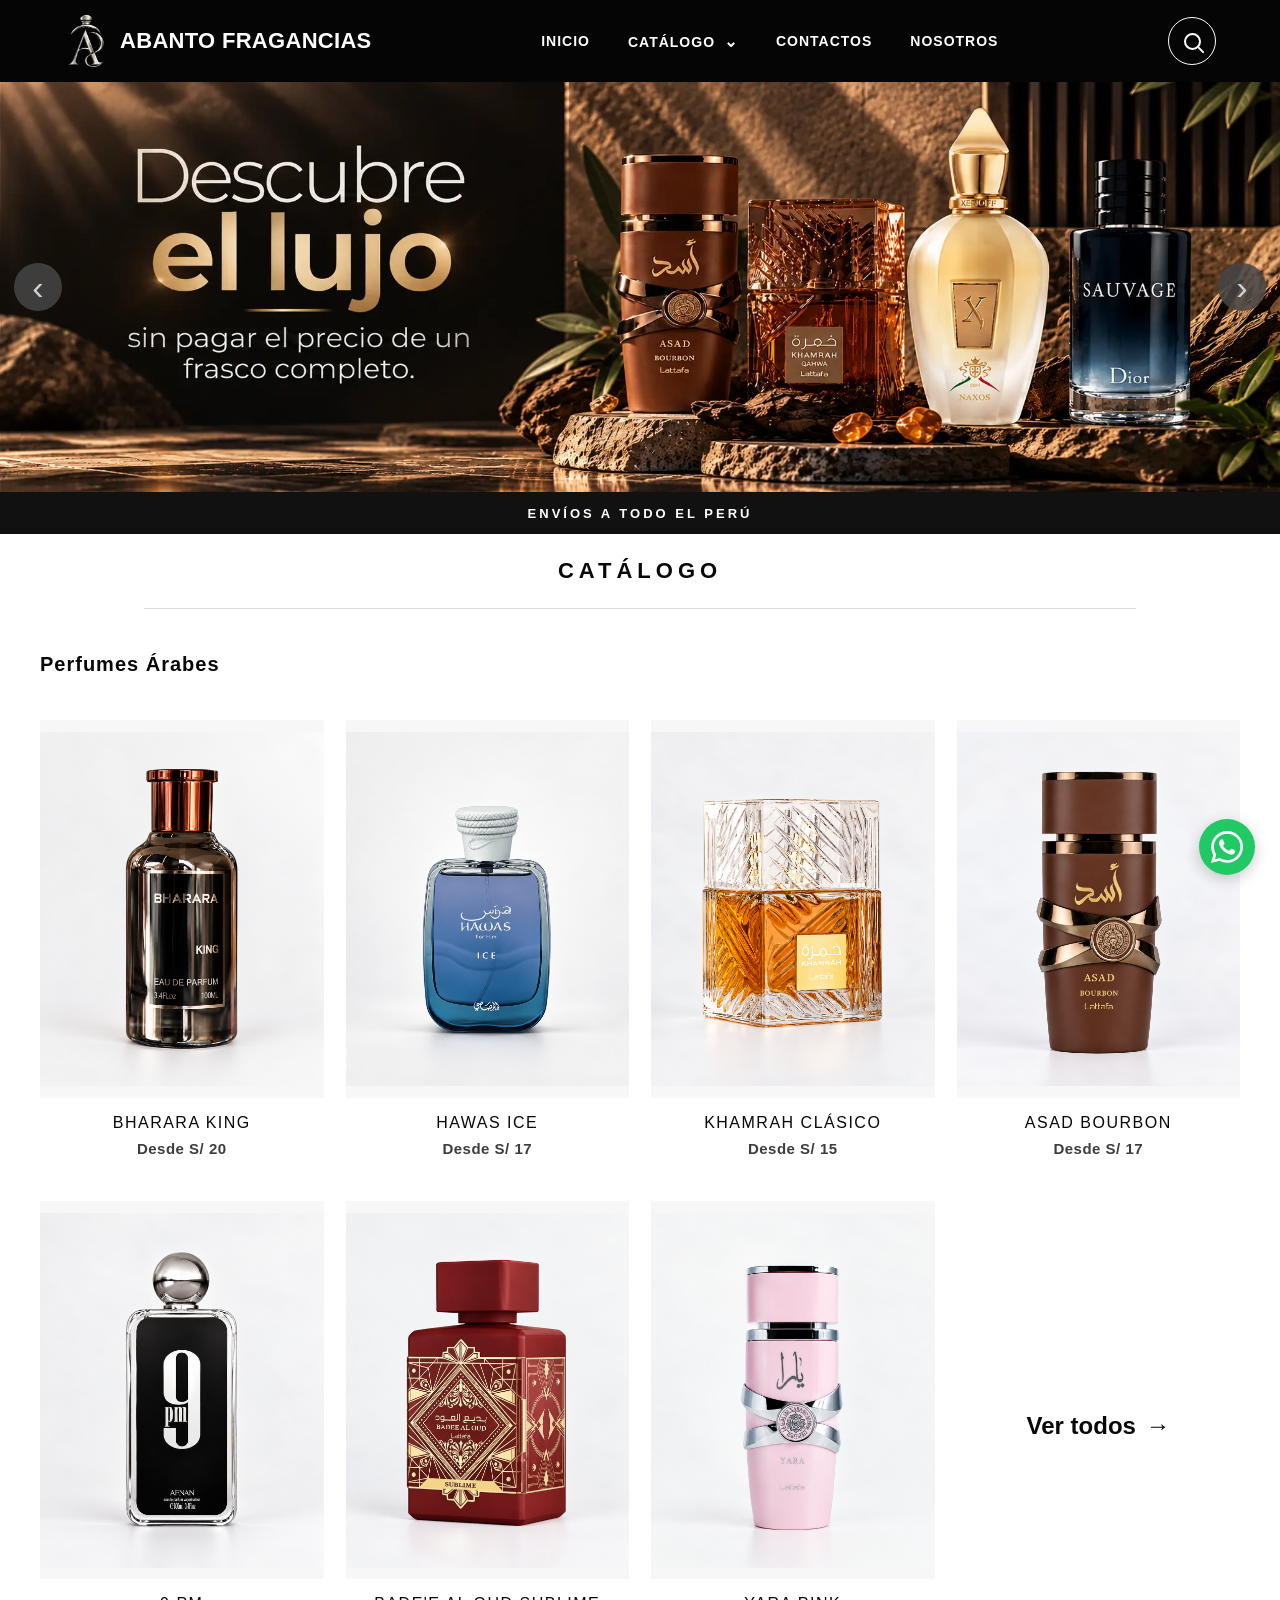
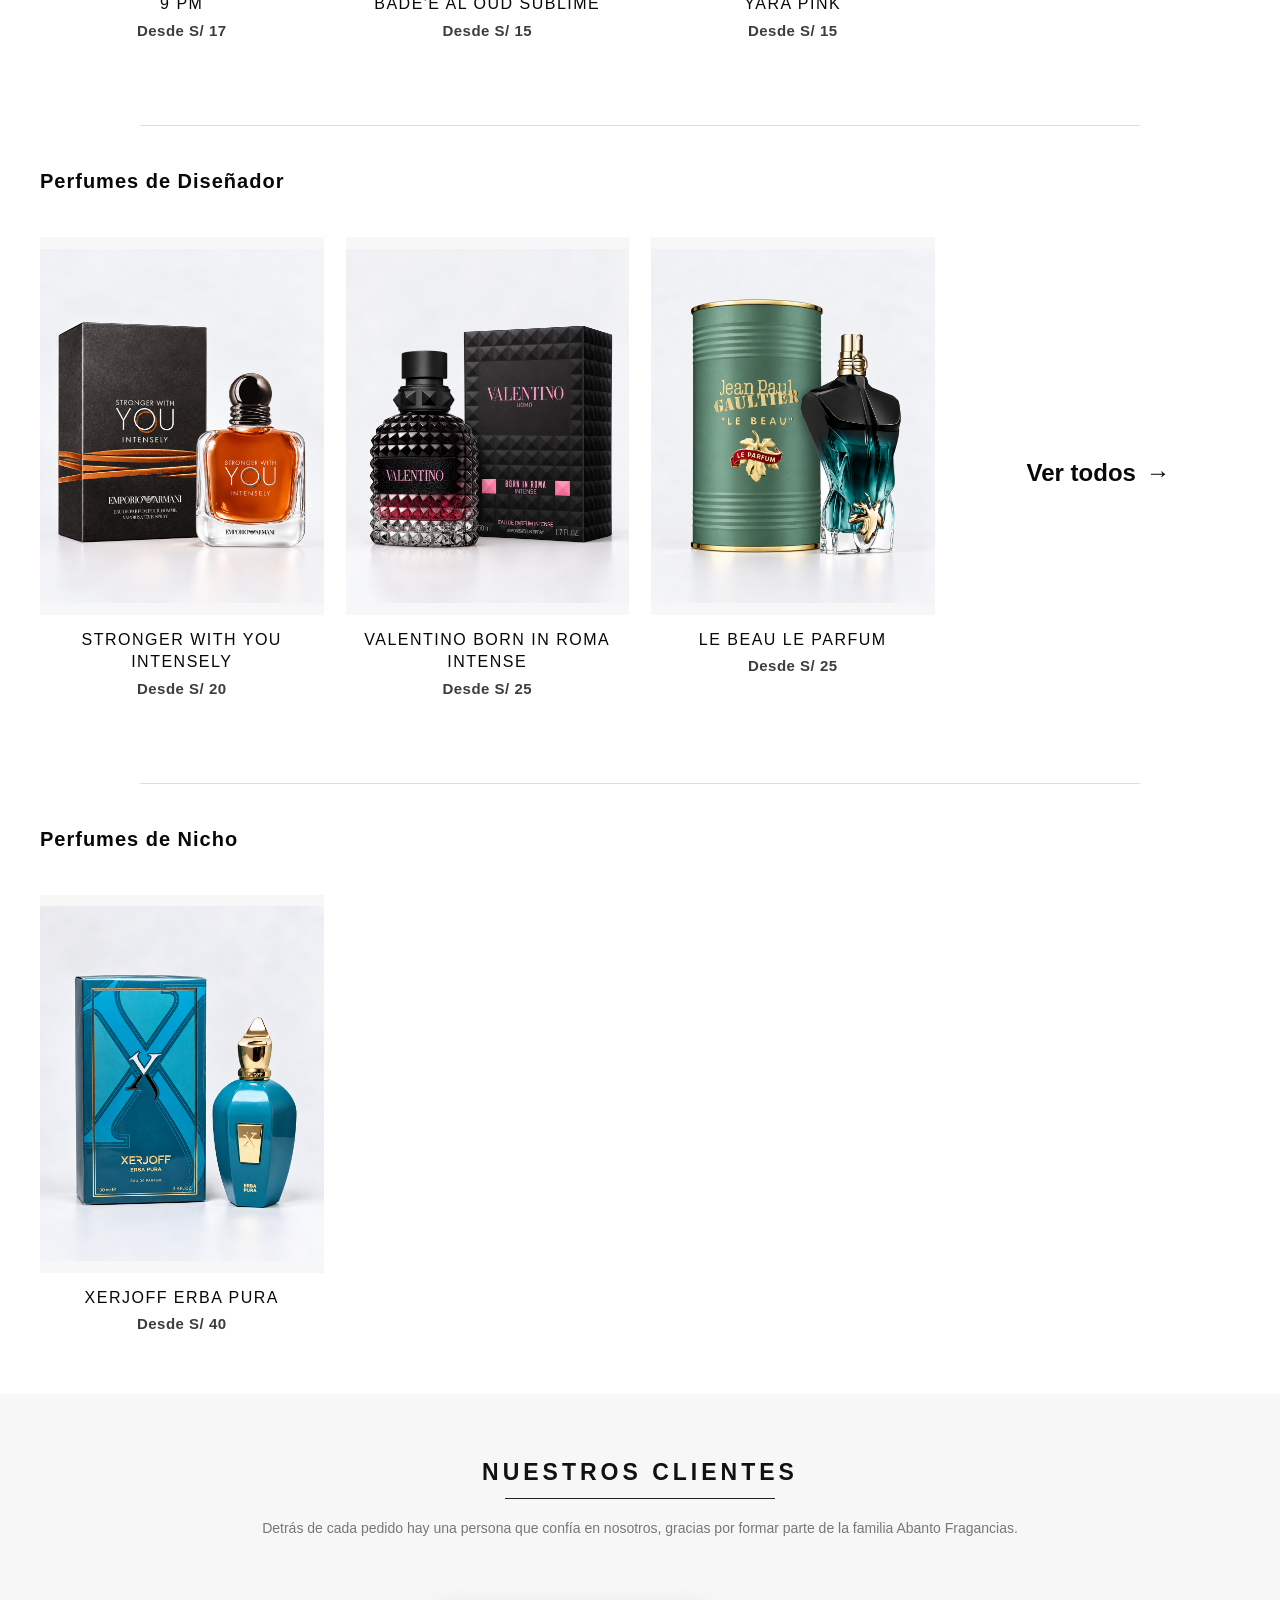
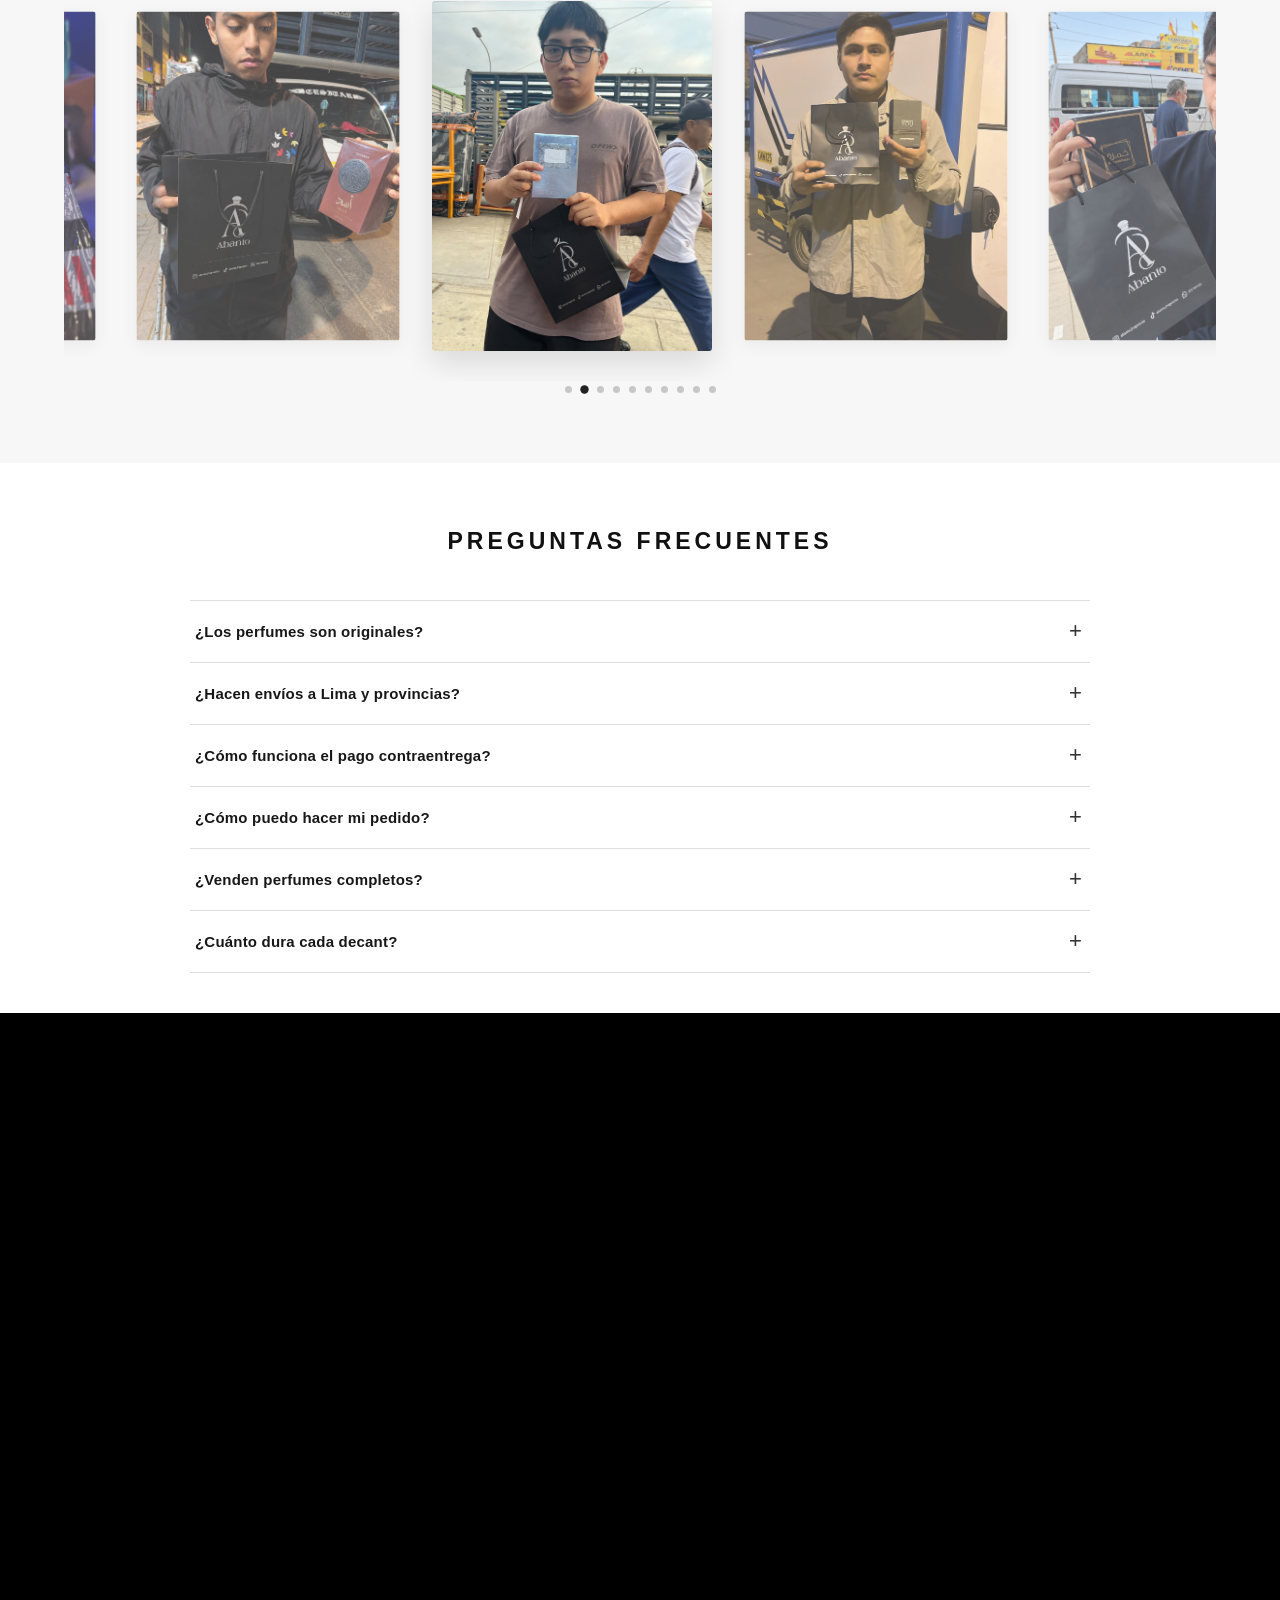
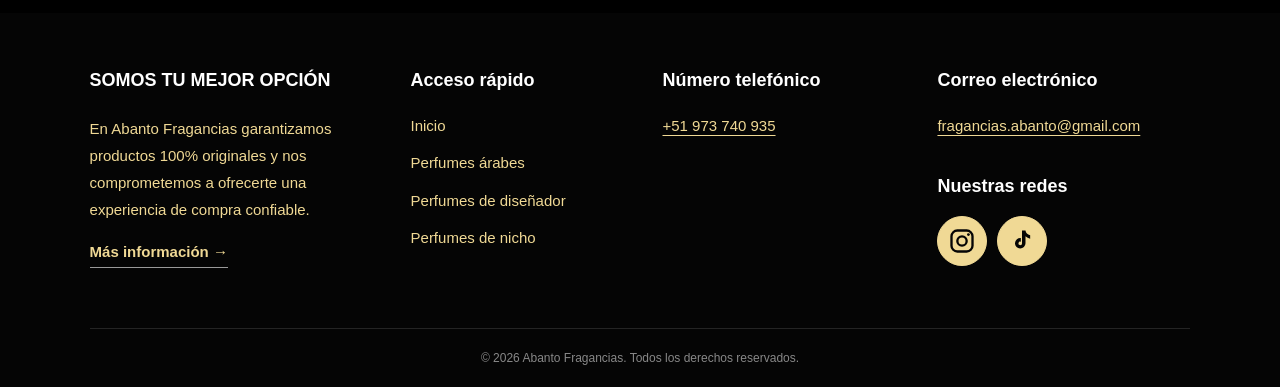
==== commit 8e7f2d2c: "1" ====
--- a/index.html
+++ b/index.html
@@ -10,12 +10,25 @@
 <body>
 
   <header class="cabecera">
+    <button
+    class="boton-menu-movil"
+    id="botonMenuMovil"
+    type="button"
+    aria-label="Abrir menú"
+    aria-expanded="false"
+    aria-controls="menuPrincipal"
+>
+    <span></span>
+    <span></span>
+    <span></span>
+</button>
     <a href="#inicio" class="marca">
+        
       <img src="img/logo.png" alt="Abanto Fragancias">
       <span>ABANTO FRAGANCIAS</span>
     </a>
 
-    <nav class="menu">
+    <nav class="menu" id="menuPrincipal">
       <a href="index.html">INICIO</a>
 
       <div class="menu-catalogo">
@@ -24,7 +37,7 @@
         <div class="submenu">
           <a href="perfumes-arabes.html">Árabes</a>
           <a href="perfumes-disenador.html">Diseñador</a>
-          <a href="producto.html?producto=xerjoff-erba-pura">Nicho</a>
+          <a href="producto.html?producto=erba-pura">Nicho</a>
         </div>
       </div>
 
@@ -76,7 +89,7 @@
   <h2>Perfumes Árabes</h2>
 </section>
 
-<section class="productos-arabes">
+<section class="productos-arabes" id="inicio-arabes">
 
   <a class="producto-arabe" href="producto.html?producto=bharara-king">
   <div class="producto-imagen">
@@ -147,7 +160,7 @@
     <h2>Perfumes de Diseñador</h2>
 </section>
 
-<section class="productos-disenador">
+<section class="productos-disenador" id="inicio-disenador">
 
     <!-- PERFUME 1: STRONGER WITH YOU INTENSELY -->
     <a class="producto-arabe" href="producto.html?producto=stronger-with-you-intensely">
@@ -407,7 +420,107 @@
 
 <script src="js/carrusel.js"></script>
 <script src="js/buscador.js"></script>
+<script src="js/menu-movil.js"></script>
 <script src="js/galeria-clientes.js"></script>
 <script src="js/videos.js"></script>
+
+<script>
+(async function actualizarInicio() {
+    const SUPABASE_URL = "https://vvntaanbzaqlkretstrg.supabase.co";
+    const SUPABASE_KEY = "sb_publishable_yLVoioG4a-nA_KkJ1wQzTQ_kr_9WYnH";
+
+    try {
+        const respuesta = await fetch(
+            `${SUPABASE_URL}/rest/v1/productos?select=*&disponible=eq.true`,
+            {
+                headers: { apikey: SUPABASE_KEY },
+                cache: "no-store"
+            }
+        );
+
+        if (!respuesta.ok) throw new Error("No se pudieron cargar los perfumes");
+
+        const productos = await respuesta.json();
+
+        const secciones = [
+    {
+        categoria: "arabe",
+        contenedor: document.querySelector(".productos-arabes"),
+        limite: 7
+    },
+    {
+        categoria: "disenador",
+        contenedor: document.querySelector(".productos-disenador"),
+        limite: 3
+    },
+    {
+        categoria: "nicho",
+        contenedor: document.querySelector(".productos-nicho"),
+        limite: 3
+    }
+];
+
+        const normalizar = texto => (texto || "")
+            .normalize("NFD")
+            .replace(/[\u0300-\u036f]/g, "")
+            .trim()
+            .toLowerCase();
+
+        secciones.forEach(({ categoria, contenedor, limite }) => {
+            if (!contenedor) return;
+
+            const disponibles = productos.filter(p =>
+                normalizar(p.categoria).includes(categoria)
+            );
+
+            const verTodos = contenedor.querySelector(".ver-todos-arabes");
+            contenedor.querySelectorAll(".producto-arabe").forEach(tarjeta => tarjeta.remove());
+
+            disponibles.slice(0, limite).forEach(p => {
+                const tarjeta = document.createElement("a");
+                tarjeta.className = "producto-arabe";
+
+                const slug = normalizar(p.nombre)
+                    .replace(/[^a-z0-9]+/g, "-")
+                    .replace(/^-|-$/g, "");
+
+                tarjeta.href = `producto.html?producto=${encodeURIComponent(slug)}`;
+
+                const imagen = document.createElement("div");
+                imagen.className = "producto-imagen";
+
+                const img = document.createElement("img");
+                img.src = p.imagen_url || (Array.isArray(p.imagenes) ? p.imagenes[0] : "");
+                img.alt = p.nombre || "Perfume";
+                img.loading = "lazy";
+                imagen.appendChild(img);
+
+                const nombre = document.createElement("h3");
+                nombre.textContent = p.nombre || "";
+
+                const precio = document.createElement("p");
+                const precios = [
+                    p.precio_3ml,
+                    p.precio_5ml,
+                    p.precio_10ml,
+                    p.precio_frasco
+                ].filter(v => v !== null && v !== "" && Number(v) > 0);
+
+                precio.textContent = precios.length
+                    ? `Desde S/ ${Math.min(...precios.map(Number))}`
+                    : "";
+
+                tarjeta.append(imagen, nombre, precio);
+
+                if (verTodos) contenedor.insertBefore(tarjeta, verTodos);
+                else contenedor.appendChild(tarjeta);
+            });
+        });
+    } catch (error) {
+        console.error("Error actualizando el inicio:", error);
+    }
+})();
+</script>
+
 </body>
 </html>
--- a/css/estilos.css
+++ b/css/estilos.css
@@ -2063,34 +2063,282 @@
     position: relative;
 }
 
+/* AJUSTE RESPONSIVE DEL CARRUSEL PRINCIPAL */
+@media (max-width: 750px) {
+    .carrusel {
+        width: 100%;
+        overflow: hidden;
+    }
+
+    .carrusel-contenedor img {
+        width: 100%;
+        max-width: 100%;
+        height: 105px;
+        aspect-ratio: auto;
+        object-fit: cover;
+        object-position: center;
+        flex: 0 0 100%;
+    }
+
+    .flecha-carrusel {
+        width: 36px;
+        height: 36px;
+        font-size: 27px;
+    }
+
+    .flecha-carrusel.anterior {
+        left: 8px;
+    }
+
+    .flecha-carrusel.siguiente {
+        right: 8px;
+    }
+}
+
+/* MENU MOVIL DE ABANTO FRAGANCIAS */
+.boton-menu-movil {
+    display: none;
+}
+
+@media (max-width: 600px) {
+    .cabecera {
+        display: grid;
+        grid-template-columns: 42px minmax(0, 1fr) 42px;
+        align-items: center;
+        gap: 8px;
+        padding: 12px;
+    }
+
+    .boton-menu-movil {
+        display: flex;
+        flex-direction: column;
+        justify-content: center;
+        align-items: center;
+        gap: 6px;
+        width: 40px;
+        height: 40px;
+        padding: 5px;
+        border: 0;
+        background: transparent;
+        cursor: pointer;
+        grid-column: 1;
+        grid-row: 1;
+    }
+
+    .boton-menu-movil span {
+        display: block;
+        width: 28px;
+        height: 2px;
+        background: #fff;
+        border-radius: 2px;
+    }
+
+    .cabecera .marca {
+        grid-column: 2;
+        grid-row: 1;
+        justify-self: center;
+        min-width: 0;
+        gap: 6px;
+    }
+
+    .cabecera .marca img {
+        width: 30px;
+        height: 38px;
+        object-fit: contain;
+    }
+
+    .cabecera .marca span {
+        font-size: 13px;
+        line-height: 1.2;
+        white-space: normal;
+        text-align: center;
+    }
+
+    .cabecera .boton-buscar,
+    .cabecera .buscador-web {
+        grid-column: 3;
+        grid-row: 1;
+        justify-self: end;
+    }
+
+    .cabecera .menu {
+        display: none;
+        grid-column: 1 / -1;
+        grid-row: 2;
+        width: 100%;
+        flex-direction: column;
+        align-items: stretch;
+        gap: 0;
+        padding-top: 8px;
+    }
+
+    .cabecera .menu.menu-movil-abierto {
+        display: flex;
+    }
+
+    .cabecera .menu > a,
+    .cabecera .menu .menu-catalogo > a {
+        display: flex;
+        align-items: center;
+        justify-content: space-between;
+        width: 100%;
+        box-sizing: border-box;
+        padding: 13px 8px;
+        font-size: 14px;
+        white-space: normal;
+    }
+
+    .cabecera .menu .menu-catalogo {
+        width: 100%;
+    }
+
+    .cabecera .menu .submenu {
+        position: static;
+        display: none;
+        width: 100%;
+        box-sizing: border-box;
+    }
+
+    .cabecera .menu .menu-catalogo:hover .submenu,
+    .cabecera .menu .menu-catalogo:focus-within .submenu {
+        display: flex;
+        flex-direction: column;
+    }
+}
+/* REDUCIR LUPA EN MOVIL */
+@media (max-width: 600px) {
+    .cabecera .boton-buscar {
+        width: 30px;
+        height: 30px;
+        min-width: 30px;
+        padding: 0;
+    }
+
+    .cabecera .boton-buscar span {
+        transform: scale(0.78);
+        transform-origin: center;
+        position: relative;
+left: -1px;
+top: -2px;
+    }
+}
+
+/* REDUCIR ALTURA DE LA FRANJA EN MOVILES */
+@media (max-width: 600px) {
+    .franja-mensajes {
+        height: 17px;
+        min-height: 17px;
+    }
+
+    .franja-mensajes-contenedor {
+        min-height: 17px;
+    }
+
+    .franja-mensajes-contenedor span {
+        font-size: 8px;
+        letter-spacing: 1px;
+    }
+}
+
+/* BOTON FILTRAR PARA CATALOGO MOVIL */
+.boton-abrir-filtros {
+    display: none;
+}
+
+@media (max-width: 750px) {
+    .boton-abrir-filtros {
+        display: flex;
+        align-items: center;
+        justify-content: center;
+        gap: 10px;
+        width: fit-content;
+        min-width: 120px;
+        height: 44px;
+        margin: 0 0 18px 16px;
+        padding: 0 18px;
+        border: 1px solid #e5e0d6;
+        background: #ffffff;
+        color: #111111;
+        font-family: Arial, sans-serif;
+        font-size: 14px;
+        cursor: pointer;
+    }
+
+    .boton-abrir-filtros .icono-filtro {
+        font-size: 19px;
+        line-height: 1;
+    }
+
+    .catalogo-arabes-pagina {
+        display: flex;
+        flex-direction: column;
+        align-items: stretch;
+        gap: 0;
+    }
+
+    .filtros-arabes {
+        display: none;
+        width: calc(100% - 32px);
+        margin: 0 16px 22px;
+        padding: 8px 14px;
+        border: 1px solid #e8e5df;
+        background: #ffffff;
+    }
+
+    .filtros-arabes.filtros-movil-abiertos {
+        display: block;
+    }
+
+    .filtros-arabes .filtro-grupo summary {
+        min-height: 46px;
+        font-size: 12px;
+        letter-spacing: 2px;
+    }
+
+    .filtros-arabes .filtro-grupo label {
+        padding: 10px 2px;
+        font-size: 14px;
+    }
+
+    .filtros-arabes .filtro-grupo input {
+        width: 16px;
+        height: 16px;
+        accent-color: #111111;
+    }
+
+    #limpiar-filtros {
+        margin: 14px 0 8px;
+        font-size: 11px;
+    }
+}
+/* Etiqueta AGOTADO */
 .etiqueta-agotado {
     position: absolute;
     top: 12px;
     left: 12px;
-    z-index: 2;
-    background: #d60000;
+    z-index: 5;
+    background: #e00000;
     color: #ffffff;
     padding: 8px 12px;
     font-size: 14px;
     font-weight: bold;
     border-radius: 4px;
-}
-
-.producto-agotado .producto-imagen img {
-    opacity: 0.65;
-}
-
-/* Presentaciones agotadas */
-.opcion-tamano.agotado {
-    color: #d60000;
-    border: 1px solid #d60000;
-    background: #fff0f0;
-    cursor: not-allowed;
+    pointer-events: none;
+}
+.producto-arabe.agotado .producto-imagen img {
+    filter: none;
     opacity: 1;
 }
 
-.opcion-tamano.agotado strong {
-    color: #d60000;
-    font-size: 12px;
-}
-
+.producto-arabe.agotado .producto-imagen {
+    position: relative;
+}
+
+.producto-arabe.agotado .producto-imagen::after {
+    content: "";
+    position: absolute;
+    inset: 0;
+    background: rgba(172, 165, 165, 0.3);
+    pointer-events: none;
+    z-index: 1;
+}
